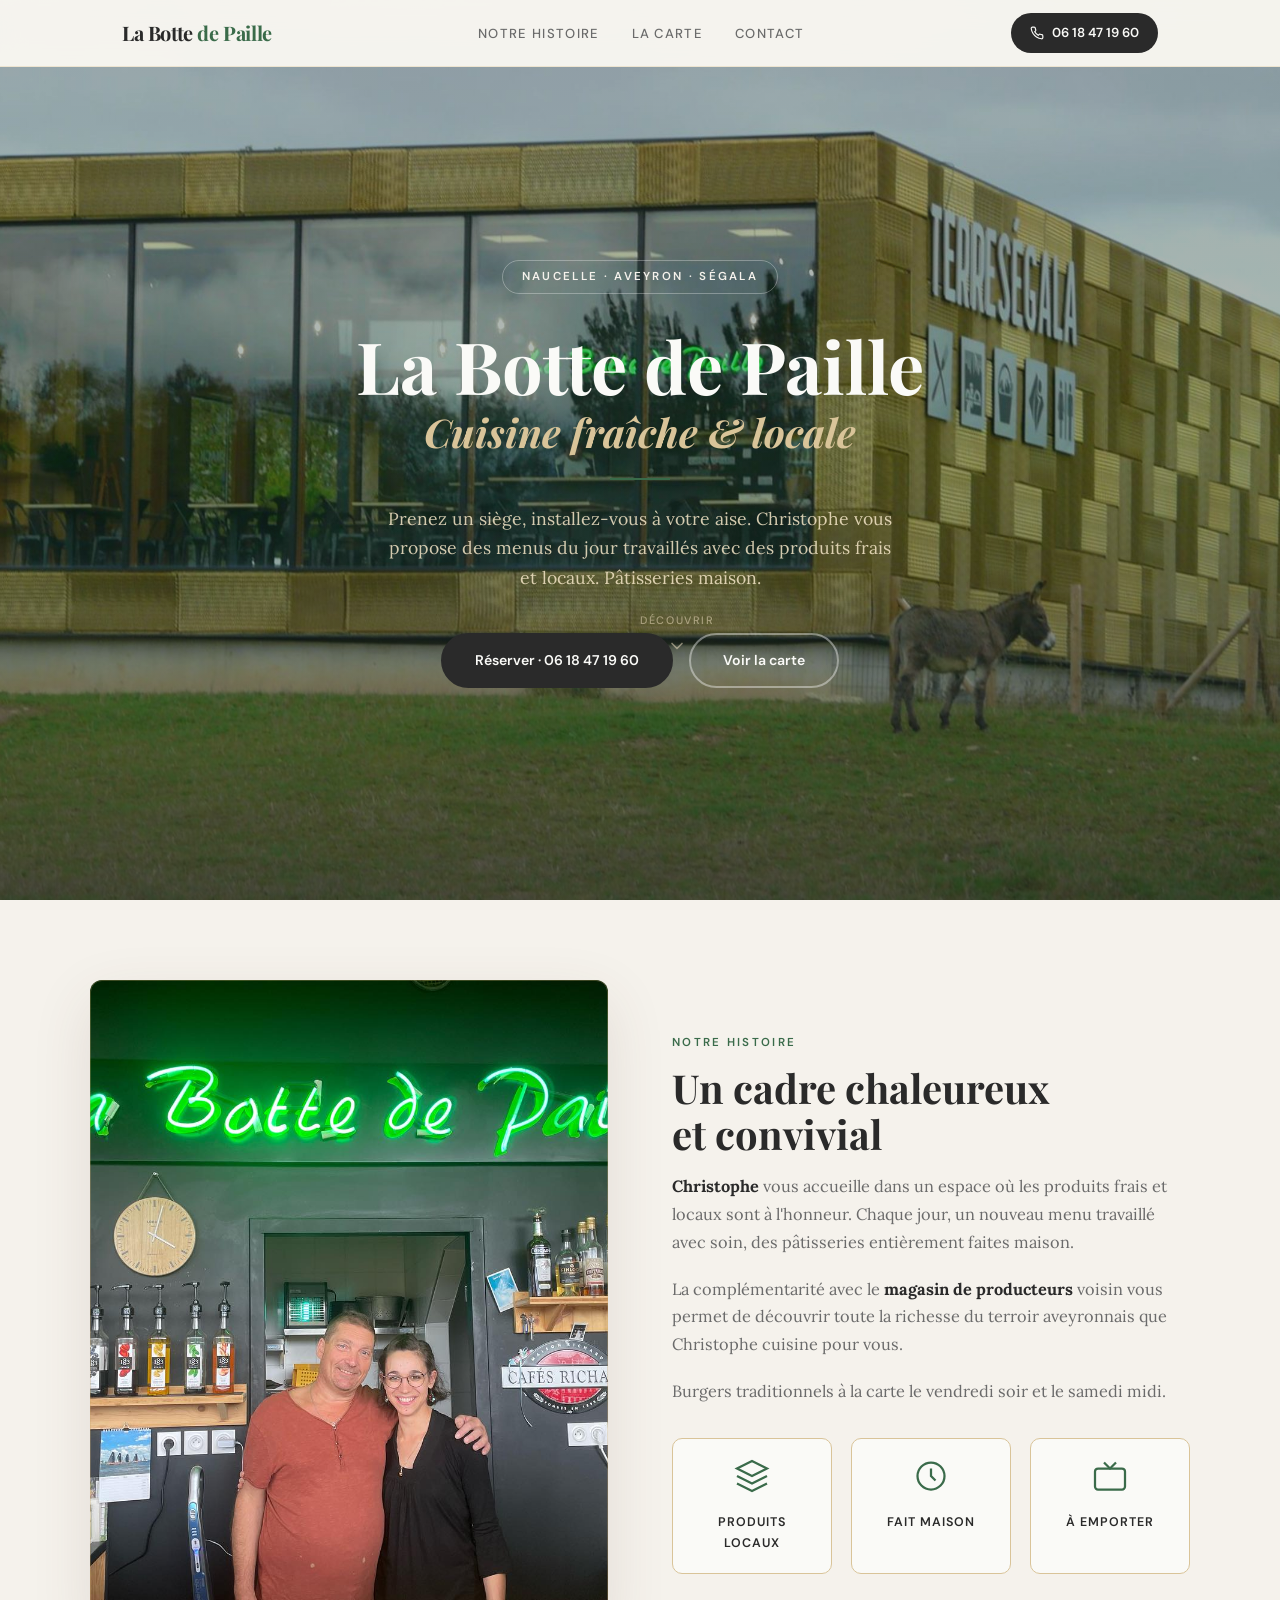
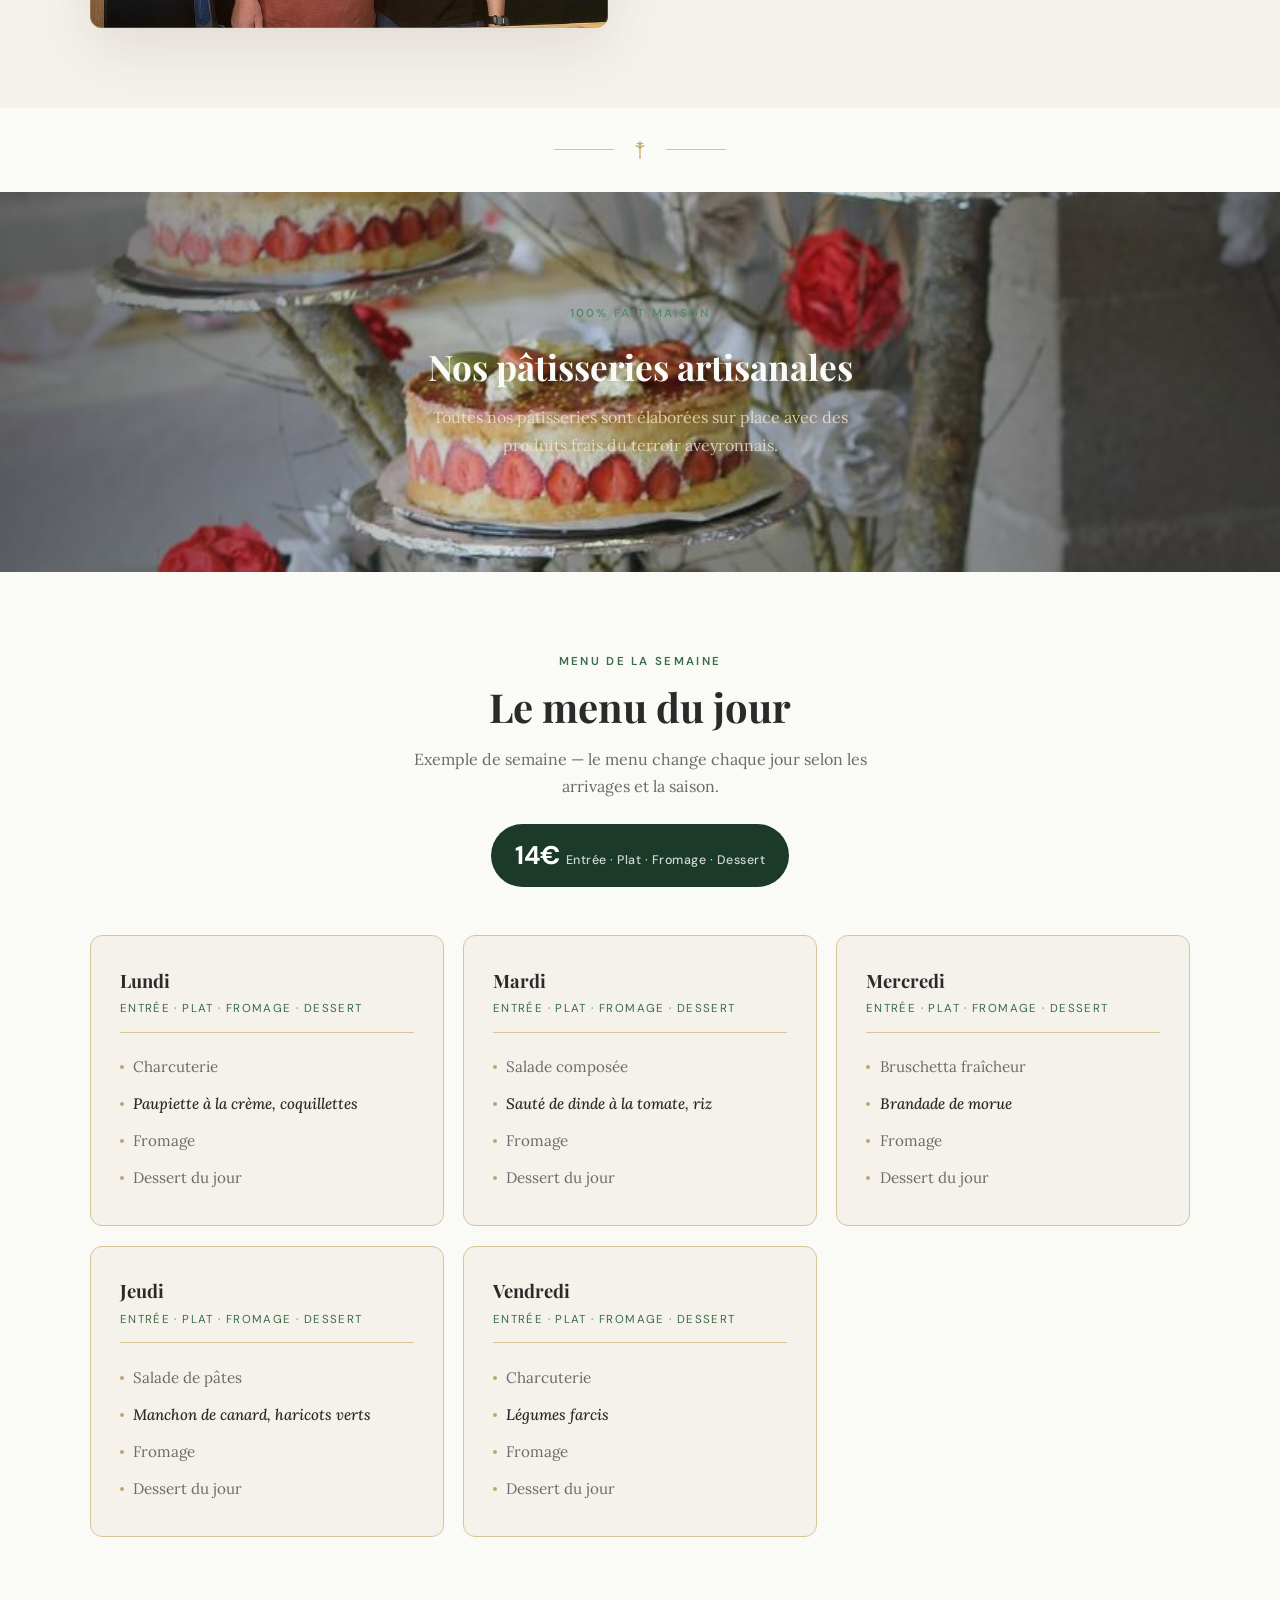
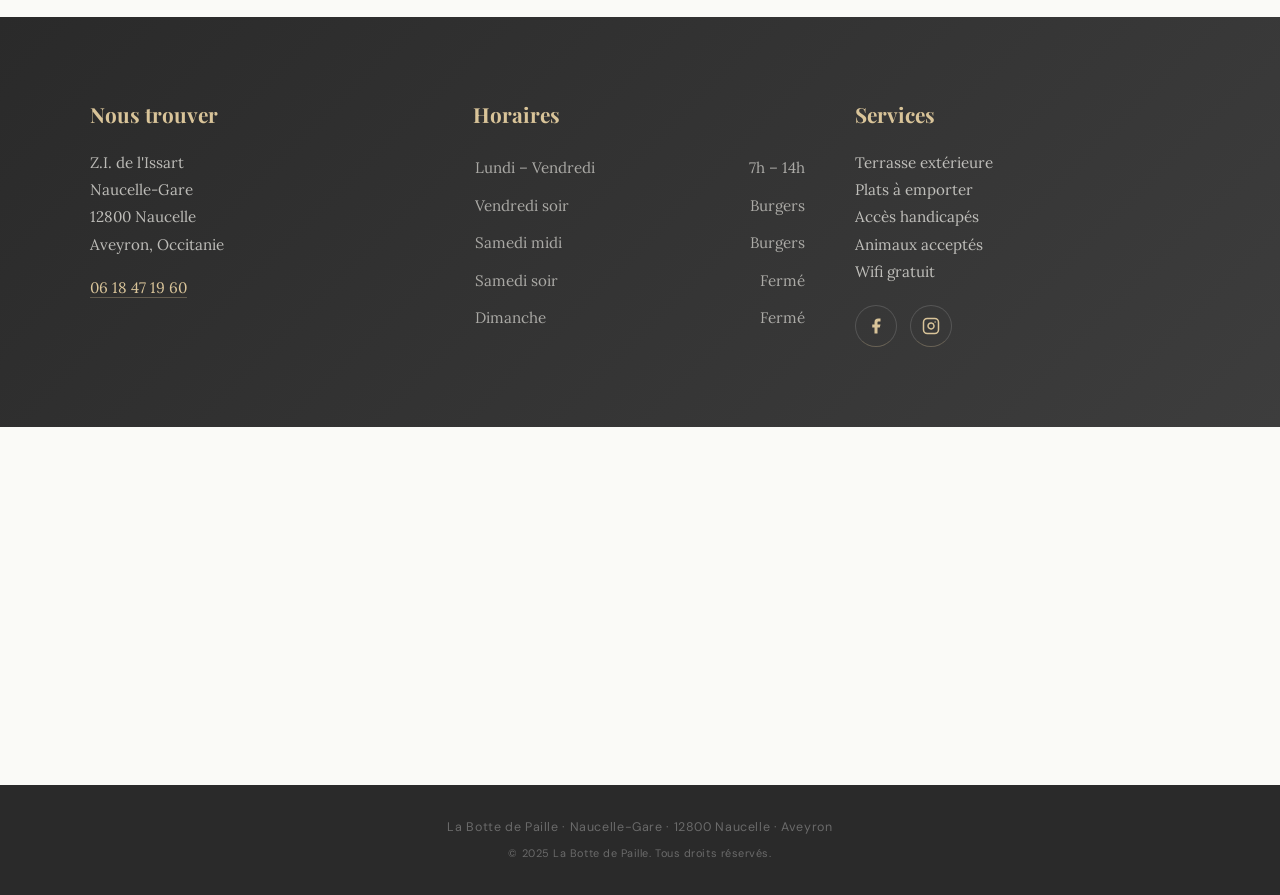
==== la-botte-de-paille.html @ 075cd144 "Rework palette: wood, green & charcoal from actual interior Pine wood tones, green from neon/plants," ====
<!DOCTYPE html>
<html lang="fr">
<head>
<meta charset="UTF-8">
<meta name="viewport" content="width=device-width, initial-scale=1.0">
<title>La Botte de Paille — Restaurant à Naucelle, Aveyron</title>
<meta name="description" content="Restaurant La Botte de Paille à Naucelle-Gare (Aveyron). Cuisine fraîche et locale, menu du jour, pâtisseries maison. Christophe vous accueille du lundi au samedi.">
<meta property="og:title" content="La Botte de Paille — Restaurant à Naucelle">
<meta property="og:description" content="Cuisine fraîche & locale au cœur du Ségala. Menu du jour, pâtisseries maison, burgers le vendredi soir et samedi midi.">
<meta property="og:image" content="facade.jpg">
<meta property="og:type" content="website">
<meta name="theme-color" content="#1B3A2A">
<link rel="icon" href="data:image/svg+xml,<svg xmlns='http://www.w3.org/2000/svg' viewBox='0 0 100 100'><text y='.9em' font-size='90'>🌾</text></svg>">
<link rel="preconnect" href="https://fonts.googleapis.com">
<link href="https://fonts.googleapis.com/css2?family=Playfair+Display:ital,wght@0,400;0,700;1,400&family=Lora:ital,wght@0,400;0,500;1,400&family=DM+Sans:wght@400;500;600&display=swap" rel="stylesheet">
<style>
  :root {
    /* Greens — neon sign & plants */
    --green-deep: #1B3A2A;
    --green: #3A6B4A;
    --green-light: #5A8A68;
    --green-muted: #6B8B72;

    /* Wood tones — pine interior */
    --wood: #C4A46A;
    --wood-light: #D9C499;
    --wood-pale: #EDE4D0;

    /* Neutrals — charcoal chairs, concrete floor */
    --charcoal: #2A2A2A;
    --gray-dark: #3D3D3D;
    --gray: #6B6B6B;
    --gray-light: #9A9A9A;
    --cream: #FAFAF7;
    --cream-warm: #F5F2EC;
    --warm-white: #F0EDE5;

    /* Legacy aliases */
    --wheat: var(--wood-pale);
    --wheat-light: var(--cream-warm);
    --wheat-dark: var(--wood-light);
    --straw: var(--wood);
    --straw-dark: var(--green);
    --earth: var(--charcoal);
    --earth-light: var(--gray);
    --sage: var(--green);
    --sage-light: var(--green-light);
    --terracotta: var(--green);
    --terracotta-muted: var(--green-muted);
  }

  * { margin: 0; padding: 0; box-sizing: border-box; }

  html { scroll-behavior: smooth; }

  body {
    font-family: 'Lora', Georgia, serif;
    background: var(--cream);
    color: var(--charcoal);
    line-height: 1.7;
    overflow-x: hidden;
  }

  /* ── NAV ── */
  nav {
    position: fixed; top: 0; width: 100%; z-index: 100;
    background: rgba(250, 248, 242, 0.95);
    backdrop-filter: blur(12px);
    border-bottom: 1px solid var(--wood-pale);
    transition: box-shadow 0.3s;
  }
  nav.scrolled { box-shadow: 0 2px 20px rgba(92, 61, 46, 0.08); }
  nav .nav-inner {
    max-width: 1100px; margin: 0 auto;
    display: flex; align-items: center; justify-content: space-between;
    padding: 0.8rem 2rem;
  }
  nav .brand {
    font-family: 'Playfair Display', serif;
    font-size: 1.25rem; font-weight: 700; color: var(--earth);
    text-decoration: none; letter-spacing: -0.02em;
  }
  nav .brand span { color: var(--green); }
  nav ul {
    list-style: none; display: flex; gap: 2rem;
  }
  nav ul a {
    font-family: 'DM Sans', sans-serif;
    font-size: 0.82rem; font-weight: 500; text-transform: uppercase;
    letter-spacing: 0.1em; color: var(--earth-light);
    text-decoration: none; transition: color 0.3s;
  }
  nav ul a:hover { color: var(--terracotta); }
  nav ul a.active { color: var(--terracotta); }

  .cta-phone {
    display: inline-flex; align-items: center; gap: 0.5rem;
    font-family: 'DM Sans', sans-serif;
    font-size: 0.82rem; font-weight: 600;
    color: var(--cream);
    background: var(--earth);
    padding: 0.55rem 1.2rem;
    border-radius: 50px;
    text-decoration: none;
    transition: background 0.3s, transform 0.2s;
  }
  .cta-phone:hover { background: var(--straw-dark); transform: translateY(-1px); }
  .cta-phone svg { width: 14px; height: 14px; }

  /* ── HERO ── */
  .hero {
    min-height: 100vh;
    display: flex; align-items: center; justify-content: center;
    text-align: center;
    padding: 8rem 2rem 5rem;
    position: relative;
    overflow: hidden;
  }
  .hero-bg {
    position: absolute; inset: 0;
    background: url('facade.jpg') center/cover no-repeat;
    filter: saturate(1.3) contrast(1.1) brightness(1.05);
  }
  .hero::before {
    content: '';
    position: absolute; inset: 0; z-index: 1;
    background: linear-gradient(
      to bottom,
      rgba(42,42,42,0.4) 0%,
      rgba(27,58,42,0.35) 50%,
      rgba(42,42,42,0.7) 100%
    );
  }
  .hero-content { position: relative; z-index: 2; max-width: 700px; }

  .hero-badge {
    display: inline-block;
    font-family: 'DM Sans', sans-serif;
    font-size: 0.72rem; font-weight: 600; text-transform: uppercase;
    letter-spacing: 0.2em; color: var(--wheat-light);
    border: 1px solid rgba(255,255,255,0.3);
    padding: 0.4rem 1.2rem; border-radius: 50px;
    margin-bottom: 2rem;
    animation: fadeUp 0.8s ease both;
  }

  .hero h1 {
    font-family: 'Playfair Display', serif;
    font-size: clamp(2.8rem, 6vw, 4.5rem);
    font-weight: 700; line-height: 1.1;
    color: var(--cream);
    margin-bottom: 0.3rem;
    animation: fadeUp 0.8s 0.15s ease both;
  }
  .hero h1 em {
    font-style: italic; color: var(--wood-light);
    display: block; font-size: 0.55em;
    margin-top: 0.3rem;
  }

  .hero-divider {
    width: 60px; height: 2px;
    background: var(--green);
    margin: 1.5rem auto;
    animation: fadeUp 0.8s 0.3s ease both;
  }

  .hero p {
    font-size: 1.1rem; color: rgba(245,230,200,0.85);
    max-width: 520px; margin: 0 auto 2.5rem;
    animation: fadeUp 0.8s 0.4s ease both;
  }

  .hero-actions {
    display: flex; gap: 1rem; justify-content: center; flex-wrap: wrap;
    animation: fadeUp 0.8s 0.55s ease both;
  }
  .btn-primary {
    font-family: 'DM Sans', sans-serif;
    font-size: 0.88rem; font-weight: 600;
    color: var(--cream); background: var(--earth);
    padding: 0.85rem 2rem; border-radius: 50px;
    text-decoration: none; transition: all 0.3s;
    border: 2px solid var(--earth);
  }
  .btn-primary:hover { background: var(--straw-dark); border-color: var(--straw-dark); transform: translateY(-2px); box-shadow: 0 8px 24px rgba(92,61,46,0.15); }
  .btn-secondary {
    font-family: 'DM Sans', sans-serif;
    font-size: 0.88rem; font-weight: 600;
    color: var(--cream); background: transparent;
    padding: 0.85rem 2rem; border-radius: 50px;
    text-decoration: none; transition: all 0.3s;
    border: 2px solid rgba(255,255,255,0.4);
  }
  .btn-secondary:hover { border-color: rgba(255,255,255,0.7); color: #fff; }

  /* ── SECTIONS ── */
  section { padding: 5rem 2rem; }
  .container { max-width: 1100px; margin: 0 auto; }

  .section-label {
    font-family: 'DM Sans', sans-serif;
    font-size: 0.72rem; font-weight: 600; text-transform: uppercase;
    letter-spacing: 0.2em; color: var(--sage);
    margin-bottom: 0.8rem;
  }
  .section-title {
    font-family: 'Playfair Display', serif;
    font-size: clamp(1.8rem, 3.5vw, 2.5rem);
    font-weight: 700; color: var(--earth);
    margin-bottom: 1rem; line-height: 1.15;
  }

  /* ── ABOUT ── */
  .about { background: var(--cream-warm); }
  .about-grid {
    display: grid; grid-template-columns: 1fr 1fr; gap: 4rem;
    align-items: center;
  }
  .about-image {
    aspect-ratio: 4/5; border-radius: 12px; overflow: hidden;
    position: relative;
    box-shadow: 0 20px 60px rgba(92,61,46,0.12);
  }
  .about-image img {
    width: 100%; height: 100%; object-fit: cover;
  }
  .about-image::after {
    content: ''; position: absolute; inset: 0;
    border: 1px solid rgba(201,169,110,0.3);
    border-radius: 12px;
  }
  .about-text p { margin-bottom: 1.2rem; color: var(--earth-light); font-size: 1.02rem; }
  .about-text p strong { color: var(--earth); }

  .features {
    display: grid; grid-template-columns: repeat(3, 1fr); gap: 1.2rem;
    margin-top: 2rem;
  }
  .feature {
    background: var(--cream);
    padding: 1.2rem;
    border-radius: 10px;
    text-align: center;
    border: 1px solid var(--wheat-dark);
  }
  .feature-icon {
    width: 36px; height: 36px; margin: 0 auto 0.6rem;
    color: var(--straw-dark);
  }
  .feature h4 {
    font-family: 'DM Sans', sans-serif;
    font-size: 0.78rem; font-weight: 600;
    text-transform: uppercase; letter-spacing: 0.08em;
    color: var(--earth);
  }

  /* ── PATISSERIE BANNER ── */
  .patisserie-banner {
    position: relative;
    height: 380px;
    overflow: hidden;
  }
  .patisserie-banner img {
    width: 100%; height: 100%; object-fit: cover;
    object-position: center 40%;
  }
  .patisserie-banner::after {
    content: '';
    position: absolute; inset: 0;
    background: linear-gradient(
      to right,
      rgba(42,42,42,0.65) 0%,
      rgba(42,42,42,0.15) 40%,
      rgba(42,42,42,0.15) 60%,
      rgba(42,42,42,0.65) 100%
    );
  }
  .patisserie-banner .banner-text {
    position: absolute; inset: 0; z-index: 1;
    display: flex; flex-direction: column;
    align-items: center; justify-content: center;
    text-align: center; padding: 2rem;
  }
  .patisserie-banner .banner-text .section-label { color: var(--green-light); }
  .patisserie-banner .banner-text h2 {
    font-family: 'Playfair Display', serif;
    font-size: clamp(1.6rem, 3vw, 2.2rem);
    color: var(--cream); font-weight: 700;
    margin-bottom: 0.5rem;
  }
  .patisserie-banner .banner-text p {
    font-size: 1rem; color: rgba(245,230,200,0.8);
    max-width: 440px;
  }
  @media (max-width: 680px) {
    .patisserie-banner { height: 280px; }
  }

  /* ── MENU ── */
  .menu-section { background: var(--cream); }
  .menu-header { text-align: center; margin-bottom: 3rem; }
  .menu-header p { max-width: 500px; margin: 0 auto; color: var(--earth-light); }

  .menu-grid {
    display: grid; grid-template-columns: repeat(auto-fit, minmax(300px, 1fr));
    gap: 1.2rem;
  }
  .menu-day {
    background: var(--wheat-light);
    border-radius: 12px;
    padding: 1.8rem;
    border: 1px solid var(--wheat-dark);
    transition: transform 0.3s, box-shadow 0.3s;
  }
  .menu-day:hover {
    transform: translateY(-3px);
    box-shadow: 0 12px 32px rgba(92,61,46,0.08);
  }
  .menu-day h3 {
    font-family: 'Playfair Display', serif;
    font-size: 1.15rem; color: var(--earth);
    margin-bottom: 0.2rem;
  }
  .menu-day .date {
    font-family: 'DM Sans', sans-serif;
    font-size: 0.72rem; text-transform: uppercase;
    letter-spacing: 0.12em; color: var(--straw-dark);
    margin-bottom: 1rem;
    padding-bottom: 0.8rem;
    border-bottom: 1px solid var(--wheat-dark);
  }
  .menu-day ul { list-style: none; }
  .menu-day li {
    padding: 0.35rem 0;
    font-size: 0.95rem; color: var(--earth-light);
    display: flex; align-items: center; gap: 0.6rem;
  }
  .menu-day li::before {
    content: '';
    width: 4px; height: 4px; border-radius: 50%;
    background: var(--straw);
    flex-shrink: 0;
  }
  .menu-day li.highlight {
    font-weight: 500; color: var(--earth);
    font-style: italic;
  }

  /* ── INFO / CONTACT ── */
  .info-section {
    background:
      linear-gradient(135deg, var(--charcoal) 0%, var(--gray-dark) 100%);
    color: var(--cream-warm);
  }
  .info-grid {
    display: grid; grid-template-columns: 1fr 1fr 1fr; gap: 3rem;
  }
  .info-block h3 {
    font-family: 'Playfair Display', serif;
    font-size: 1.3rem; color: var(--wood-light);
    margin-bottom: 1rem;
  }
  .info-block p, .info-block li {
    font-size: 0.95rem; color: rgba(250,248,242,0.7);
    line-height: 1.8;
  }
  .info-block ul { list-style: none; }
  .info-block a {
    color: var(--wood-light); text-decoration: none;
    border-bottom: 1px solid rgba(217,196,153,0.3);
    transition: border-color 0.3s;
  }
  .info-block a:hover { border-color: var(--wood-light); }

  .hours-table { width: 100%; }
  .hours-table td {
    padding: 0.3rem 0;
    font-size: 0.95rem;
    color: rgba(250,248,242,0.6);
  }
  .hours-table td:last-child { text-align: right; }

  .social-links {
    display: flex; gap: 0.8rem; margin-top: 1.2rem;
  }
  .social-link {
    width: 42px; height: 42px;
    border-radius: 50%;
    border: 1px solid rgba(255,255,255,0.15);
    display: flex; align-items: center; justify-content: center;
    color: var(--wood-light);
    text-decoration: none;
    transition: all 0.3s;
  }
  .social-link:hover { background: rgba(255,255,255,0.05); border-color: rgba(255,255,255,0.3); }
  .social-link svg { width: 18px; height: 18px; }

  /* ── MAP ── */
  .map-section { padding: 0; }
  .map-section iframe {
    width: 100%; height: 350px; border: none;
    filter: sepia(15%) saturate(85%);
  }

  /* ── FOOTER ── */
  footer {
    background: var(--charcoal);
    text-align: center;
    padding: 2rem;
  }
  footer p {
    font-family: 'DM Sans', sans-serif;
    font-size: 0.78rem; color: rgba(255,255,255,0.3);
    letter-spacing: 0.05em;
  }

  /* ── PRICE BADGE ── */
  .price-badge {
    display: inline-flex; align-items: baseline; gap: 0.4rem;
    background: var(--green-deep);
    color: rgba(255,255,255,0.8);
    padding: 0.6rem 1.5rem;
    border-radius: 50px;
    margin-top: 1.5rem;
    font-family: 'DM Sans', sans-serif;
  }
  .price-badge .price {
    font-size: 1.6rem; font-weight: 700;
    color: #fff;
  }
  .price-badge .price-label {
    font-size: 0.78rem; font-weight: 500;
    letter-spacing: 0.04em;
  }

  /* ── SCROLL INDICATOR ── */
  .scroll-hint {
    position: absolute; bottom: 2rem; left: 50%;
    transform: translateX(-50%);
    z-index: 2;
    animation: fadeUp 0.8s 0.8s ease both;
  }
  .scroll-hint a {
    display: flex; flex-direction: column; align-items: center; gap: 0.4rem;
    text-decoration: none;
    font-family: 'DM Sans', sans-serif;
    font-size: 0.68rem; font-weight: 500;
    text-transform: uppercase; letter-spacing: 0.15em;
    color: rgba(245,230,200,0.5);
    transition: color 0.3s;
  }
  .scroll-hint a:hover { color: rgba(245,230,200,0.8); }
  .scroll-hint svg {
    width: 20px; height: 20px;
    animation: bounce 2s infinite;
  }
  @keyframes bounce {
    0%, 20%, 50%, 80%, 100% { transform: translateY(0); }
    40% { transform: translateY(6px); }
    60% { transform: translateY(3px); }
  }

  /* ── SECTION DIVIDER ── */
  .section-divider {
    display: flex; align-items: center; justify-content: center;
    gap: 1rem; padding: 2rem 0;
  }
  .section-divider::before,
  .section-divider::after {
    content: ''; height: 1px; width: 60px;
    background: var(--wheat-dark);
  }
  .section-divider svg {
    width: 20px; height: 20px;
    color: var(--straw);
  }

  /* ── FLOATING MOBILE CTA ── */
  .mobile-cta {
    display: none;
    position: fixed; bottom: 1.2rem; left: 50%;
    transform: translateX(-50%);
    z-index: 99;
    background: var(--earth);
    color: var(--cream);
    font-family: 'DM Sans', sans-serif;
    font-size: 0.85rem; font-weight: 600;
    padding: 0.9rem 2rem;
    border-radius: 50px;
    text-decoration: none;
    box-shadow: 0 8px 32px rgba(44,36,32,0.35);
    transition: background 0.3s, transform 0.2s;
    gap: 0.5rem;
    align-items: center;
    white-space: nowrap;
  }
  .mobile-cta:hover { background: var(--straw-dark); }
  .mobile-cta svg { width: 16px; height: 16px; }
  @media (max-width: 680px) {
    .mobile-cta { display: inline-flex; }
    footer { padding-bottom: 5rem; }
  }

  /* ── ANIMATIONS ── */
  @keyframes fadeUp {
    from { opacity: 0; transform: translateY(24px); }
    to { opacity: 1; transform: translateY(0); }
  }
  .reveal {
    opacity: 0; transform: translateY(30px);
    transition: opacity 0.7s ease, transform 0.7s ease;
  }
  .reveal.visible { opacity: 1; transform: translateY(0); }

  /* ── MOBILE NAV ── */
  .hamburger {
    display: none; background: none; border: none;
    cursor: pointer; padding: 4px;
  }
  .hamburger svg { width: 24px; height: 24px; color: var(--earth); }

  /* ── RESPONSIVE ── */
  @media (max-width: 900px) {
    .about-grid { grid-template-columns: 1fr; gap: 2rem; }
    .info-grid { grid-template-columns: 1fr; gap: 2rem; }
    .features { grid-template-columns: 1fr 1fr; }
  }
  @media (max-width: 680px) {
    nav ul { display: none; }
    .hamburger { display: block; }
    nav ul.open {
      display: flex; flex-direction: column;
      position: absolute; top: 100%; left: 0; right: 0;
      background: var(--cream);
      padding: 1.5rem 2rem;
      border-bottom: 1px solid var(--wheat-dark);
      gap: 1rem;
    }
    .hero { min-height: 90vh; padding: 7rem 1.5rem 4rem; }
    .features { grid-template-columns: 1fr; }
    .menu-grid { grid-template-columns: 1fr; }
    section { padding: 3.5rem 1.5rem; }
  }
</style>
</head>
<body>

<!-- NAV -->
<nav id="nav">
  <div class="nav-inner">
    <a href="#" class="brand">La Botte <span>de Paille</span></a>
    <ul id="navLinks">
      <li><a href="#about">Notre histoire</a></li>
      <li><a href="#menu">La carte</a></li>
      <li><a href="#contact">Contact</a></li>
    </ul>
    <a href="tel:0618471960" class="cta-phone">
      <svg viewBox="0 0 24 24" fill="none" stroke="currentColor" stroke-width="2" stroke-linecap="round" stroke-linejoin="round"><path d="M22 16.92v3a2 2 0 0 1-2.18 2 19.79 19.79 0 0 1-8.63-3.07 19.5 19.5 0 0 1-6-6A19.79 19.79 0 0 1 2.12 4.18 2 2 0 0 1 4.11 2h3a2 2 0 0 1 2 1.72c.127.96.361 1.903.7 2.81a2 2 0 0 1-.45 2.11L8.09 9.91a16 16 0 0 0 6 6l1.27-1.27a2 2 0 0 1 2.11-.45c.907.339 1.85.573 2.81.7A2 2 0 0 1 22 16.92z"/></svg>
      06 18 47 19 60
    </a>
    <button class="hamburger" onclick="document.getElementById('navLinks').classList.toggle('open')" aria-label="Menu">
      <svg viewBox="0 0 24 24" fill="none" stroke="currentColor" stroke-width="2"><line x1="3" y1="6" x2="21" y2="6"/><line x1="3" y1="12" x2="21" y2="12"/><line x1="3" y1="18" x2="21" y2="18"/></svg>
    </button>
  </div>
</nav>

<!-- HERO -->
<section class="hero">
  <div class="hero-bg"></div>
  <div class="hero-content">
    <div class="hero-badge">Naucelle · Aveyron · Ségala</div>
    <h1>La Botte de Paille <em>Cuisine fraîche & locale</em></h1>
    <div class="hero-divider"></div>
    <p>Prenez un siège, installez-vous à votre aise. Christophe vous propose des menus du jour travaillés avec des produits frais et locaux. Pâtisseries maison.</p>
    <div class="hero-actions">
      <a href="tel:0618471960" class="btn-primary">Réserver · 06 18 47 19 60</a>
      <a href="#menu" class="btn-secondary">Voir la carte</a>
    </div>
    <div class="scroll-hint">
      <a href="#about">
        Découvrir
        <svg viewBox="0 0 24 24" fill="none" stroke="currentColor" stroke-width="2" stroke-linecap="round" stroke-linejoin="round"><polyline points="6 9 12 15 18 9"/></svg>
      </a>
    </div>
  </div>
</section>

<!-- ABOUT -->
<section class="about" id="about">
  <div class="container">
    <div class="about-grid">
      <div class="about-image reveal">
        <img src="team.jpg" alt="L'équipe de La Botte de Paille" loading="lazy">
      </div>
      <div class="about-text reveal">
        <div class="section-label">Notre histoire</div>
        <h2 class="section-title">Un cadre chaleureux<br>et convivial</h2>
        <p><strong>Christophe</strong> vous accueille dans un espace où les produits frais et locaux sont à l'honneur. Chaque jour, un nouveau menu travaillé avec soin, des pâtisseries entièrement faites maison.</p>
        <p>La complémentarité avec le <strong>magasin de producteurs</strong> voisin vous permet de découvrir toute la richesse du terroir aveyronnais que Christophe cuisine pour vous.</p>
        <p>Burgers traditionnels à la carte le vendredi soir et le samedi midi.</p>
        <div class="features">
          <div class="feature">
            <svg class="feature-icon" viewBox="0 0 24 24" fill="none" stroke="currentColor" stroke-width="1.5"><path d="M12 2L2 7l10 5 10-5-10-5z"/><path d="M2 17l10 5 10-5"/><path d="M2 12l10 5 10-5"/></svg>
            <h4>Produits locaux</h4>
          </div>
          <div class="feature">
            <svg class="feature-icon" viewBox="0 0 24 24" fill="none" stroke="currentColor" stroke-width="1.5"><path d="M12 21a9 9 0 1 0 0-18 9 9 0 0 0 0 18z"/><path d="M12 7v5l3 3"/></svg>
            <h4>Fait maison</h4>
          </div>
          <div class="feature">
            <svg class="feature-icon" viewBox="0 0 24 24" fill="none" stroke="currentColor" stroke-width="1.5"><rect x="2" y="7" width="20" height="14" rx="2"/><path d="M16 3l-4 4-4-4"/></svg>
            <h4>À emporter</h4>
          </div>
        </div>
      </div>
    </div>
  </div>
</section>

<!-- DIVIDER -->
<div class="section-divider">
  <svg viewBox="0 0 24 24" fill="none" stroke="currentColor" stroke-width="1.5" stroke-linecap="round"><path d="M12 2v20M7 7c3 0 5 2 5 5M17 7c-3 0-5 2-5 5M9 4c2 0 3 1.5 3 3M15 4c-2 0-3 1.5-3 3"/></svg>
</div>

<!-- PATISSERIE -->
<div class="patisserie-banner">
  <img src="patisserie.jpg" alt="Pâtisseries maison de La Botte de Paille" loading="lazy">
  <div class="banner-text">
    <div class="section-label">100% fait maison</div>
    <h2>Nos pâtisseries artisanales</h2>
    <p>Toutes nos pâtisseries sont élaborées sur place avec des produits frais du terroir aveyronnais.</p>
  </div>
</div>

<!-- MENU -->
<section class="menu-section" id="menu">
  <div class="container">
    <div class="menu-header reveal">
      <div class="section-label">Menu de la semaine</div>
      <h2 class="section-title">Le menu du jour</h2>
      <p>Exemple de semaine — le menu change chaque jour selon les arrivages et la saison.</p>
      <div class="price-badge">
        <span class="price">14€</span>
        <span class="price-label">Entrée · Plat · Fromage · Dessert</span>
      </div>
    </div>
    <div class="menu-grid">
      <div class="menu-day reveal">
        <h3>Lundi</h3>
        <div class="date">Entrée · Plat · Fromage · Dessert</div>
        <ul>
          <li>Charcuterie</li>
          <li class="highlight">Paupiette à la crème, coquillettes</li>
          <li>Fromage</li>
          <li>Dessert du jour</li>
        </ul>
      </div>
      <div class="menu-day reveal">
        <h3>Mardi</h3>
        <div class="date">Entrée · Plat · Fromage · Dessert</div>
        <ul>
          <li>Salade composée</li>
          <li class="highlight">Sauté de dinde à la tomate, riz</li>
          <li>Fromage</li>
          <li>Dessert du jour</li>
        </ul>
      </div>
      <div class="menu-day reveal">
        <h3>Mercredi</h3>
        <div class="date">Entrée · Plat · Fromage · Dessert</div>
        <ul>
          <li>Bruschetta fraîcheur</li>
          <li class="highlight">Brandade de morue</li>
          <li>Fromage</li>
          <li>Dessert du jour</li>
        </ul>
      </div>
      <div class="menu-day reveal">
        <h3>Jeudi</h3>
        <div class="date">Entrée · Plat · Fromage · Dessert</div>
        <ul>
          <li>Salade de pâtes</li>
          <li class="highlight">Manchon de canard, haricots verts</li>
          <li>Fromage</li>
          <li>Dessert du jour</li>
        </ul>
      </div>
      <div class="menu-day reveal">
        <h3>Vendredi</h3>
        <div class="date">Entrée · Plat · Fromage · Dessert</div>
        <ul>
          <li>Charcuterie</li>
          <li class="highlight">Légumes farcis</li>
          <li>Fromage</li>
          <li>Dessert du jour</li>
        </ul>
      </div>
    </div>
  </div>
</section>

<!-- CONTACT / INFO -->
<section class="info-section" id="contact">
  <div class="container">
    <div class="info-grid">
      <div class="info-block reveal">
        <h3>Nous trouver</h3>
        <p>
          Z.I. de l'Issart<br>
          Naucelle-Gare<br>
          12800 Naucelle<br>
          Aveyron, Occitanie
        </p>
        <p style="margin-top:1rem;">
          <a href="tel:0618471960">06 18 47 19 60</a>
        </p>
      </div>
      <div class="info-block reveal">
        <h3>Horaires</h3>
        <table class="hours-table">
          <tr><td>Lundi – Vendredi</td><td>7h – 14h</td></tr>
          <tr><td>Vendredi soir</td><td>Burgers</td></tr>
          <tr><td>Samedi midi</td><td>Burgers</td></tr>
          <tr><td>Samedi soir</td><td>Fermé</td></tr>
          <tr><td>Dimanche</td><td>Fermé</td></tr>
        </table>
      </div>
      <div class="info-block reveal">
        <h3>Services</h3>
        <ul>
          <li>Terrasse extérieure</li>
          <li>Plats à emporter</li>
          <li>Accès handicapés</li>
          <li>Animaux acceptés</li>
          <li>Wifi gratuit</li>
        </ul>
        <div class="social-links">
          <a href="https://www.facebook.com/labottedepaille12/" target="_blank" class="social-link" aria-label="Facebook">
            <svg viewBox="0 0 24 24" fill="currentColor"><path d="M18 2h-3a5 5 0 0 0-5 5v3H7v4h3v8h4v-8h3l1-4h-4V7a1 1 0 0 1 1-1h3z"/></svg>
          </a>
          <a href="https://www.instagram.com/labottedepaille12/" target="_blank" class="social-link" aria-label="Instagram">
            <svg viewBox="0 0 24 24" fill="none" stroke="currentColor" stroke-width="2" stroke-linecap="round" stroke-linejoin="round"><rect x="2" y="2" width="20" height="20" rx="5"/><path d="M16 11.37A4 4 0 1 1 12.63 8 4 4 0 0 1 16 11.37z"/><line x1="17.5" y1="6.5" x2="17.51" y2="6.5"/></svg>
          </a>
        </div>
      </div>
    </div>
  </div>
</section>

<!-- MAP -->
<div class="map-section">
  <iframe
    src="https://www.google.com/maps/embed?pb=!1m18!1m12!1m3!1d2900!2d2.3486!3d44.1936!2m3!1f0!2f0!3f0!3m2!1i1024!2i768!4f13.1!3m3!1m2!1s0x12ad91b8e6a0f58d%3A0x31b8d2a4f5d6e2a0!2sNaucelle-Gare%2C+12800+Naucelle!5e0!3m2!1sfr!2sfr!4v1700000000000"
    allowfullscreen="" loading="lazy" referrerpolicy="no-referrer-when-downgrade"
    title="Localisation La Botte de Paille">
  </iframe>
</div>

<!-- FLOATING MOBILE CTA -->
<a href="tel:0618471960" class="mobile-cta">
  <svg viewBox="0 0 24 24" fill="none" stroke="currentColor" stroke-width="2" stroke-linecap="round" stroke-linejoin="round"><path d="M22 16.92v3a2 2 0 0 1-2.18 2 19.79 19.79 0 0 1-8.63-3.07 19.5 19.5 0 0 1-6-6A19.79 19.79 0 0 1 2.12 4.18 2 2 0 0 1 4.11 2h3a2 2 0 0 1 2 1.72c.127.96.361 1.903.7 2.81a2 2 0 0 1-.45 2.11L8.09 9.91a16 16 0 0 0 6 6l1.27-1.27a2 2 0 0 1 2.11-.45c.907.339 1.85.573 2.81.7A2 2 0 0 1 22 16.92z"/></svg>
  Réserver · 06 18 47 19 60
</a>

<!-- FOOTER -->
<footer>
  <p>La Botte de Paille · Naucelle-Gare · 12800 Naucelle · Aveyron</p>
  <p style="margin-top:0.4rem; font-size:0.68rem;">© 2025 La Botte de Paille. Tous droits réservés.</p>
</footer>

<script>
// Nav scroll effect
const nav = document.getElementById('nav');
window.addEventListener('scroll', () => {
  nav.classList.toggle('scrolled', window.scrollY > 40);
});

// Reveal on scroll
const reveals = document.querySelectorAll('.reveal');
const observer = new IntersectionObserver((entries) => {
  entries.forEach((entry, i) => {
    if (entry.isIntersecting) {
      setTimeout(() => entry.target.classList.add('visible'), i * 100);
      observer.unobserve(entry.target);
    }
  });
}, { threshold: 0.15 });
reveals.forEach(el => observer.observe(el));

// Close mobile menu on link click
document.querySelectorAll('#navLinks a').forEach(a => {
  a.addEventListener('click', () => {
    document.getElementById('navLinks').classList.remove('open');
  });
});

// Active nav link on scroll
const sections = document.querySelectorAll('section[id]');
const navLinks = document.querySelectorAll('#navLinks a');
window.addEventListener('scroll', () => {
  let current = '';
  sections.forEach(s => {
    if (window.scrollY >= s.offsetTop - 200) current = s.getAttribute('id');
  });
  navLinks.forEach(a => {
    a.classList.toggle('active', a.getAttribute('href') === '#' + current);
  });
});
</script>
</body>
</html>
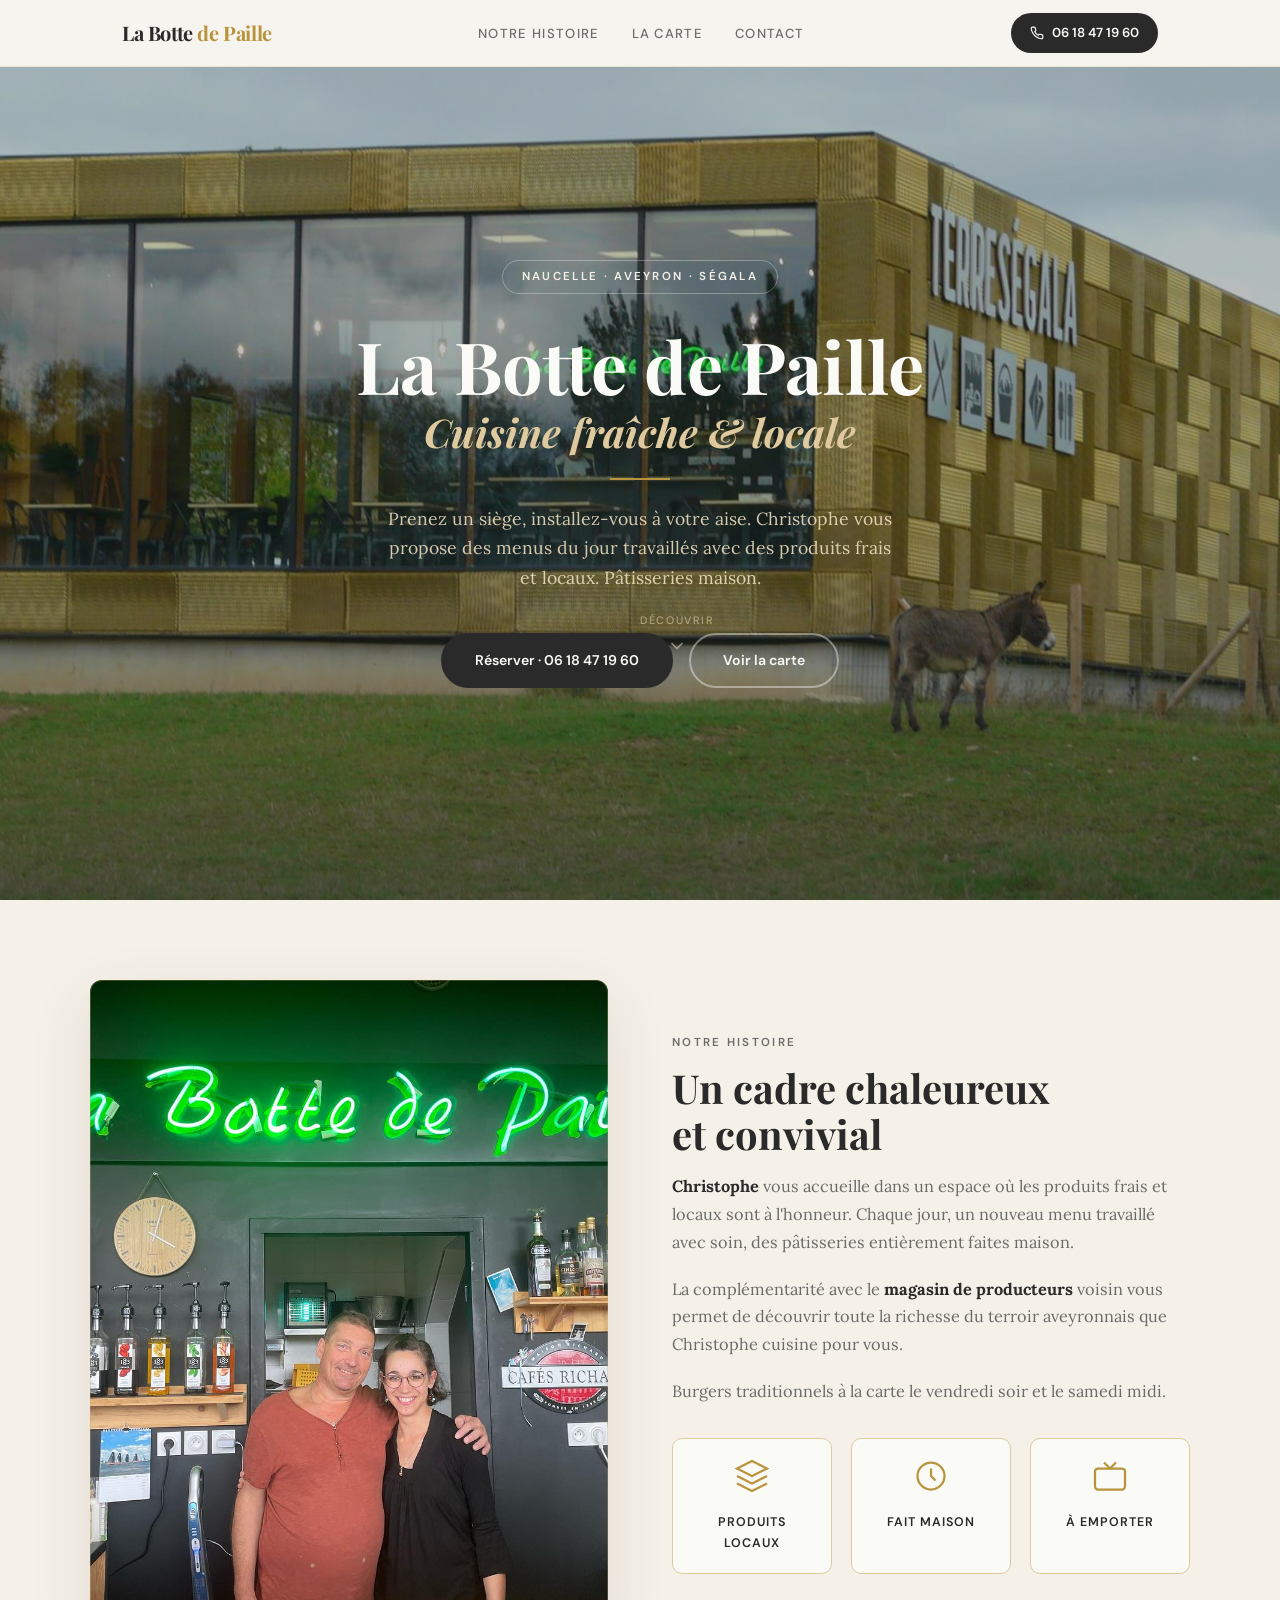
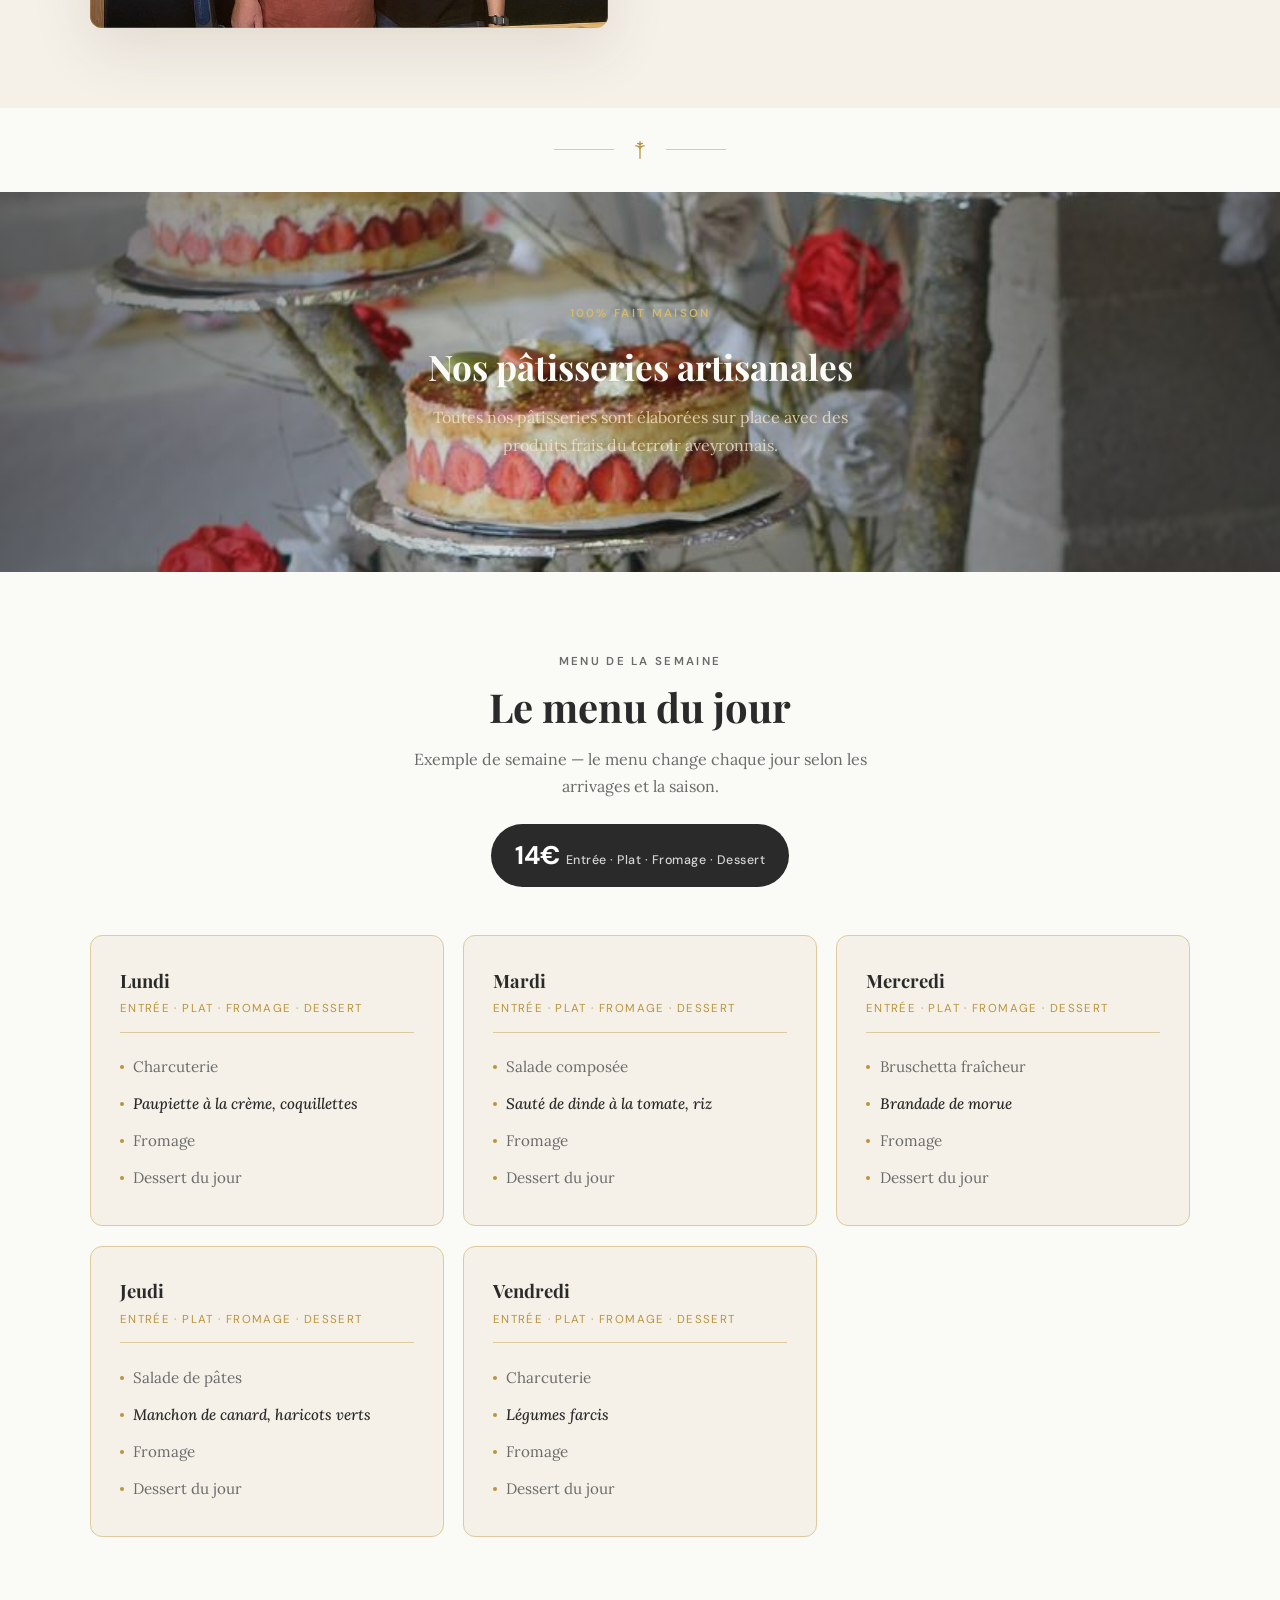
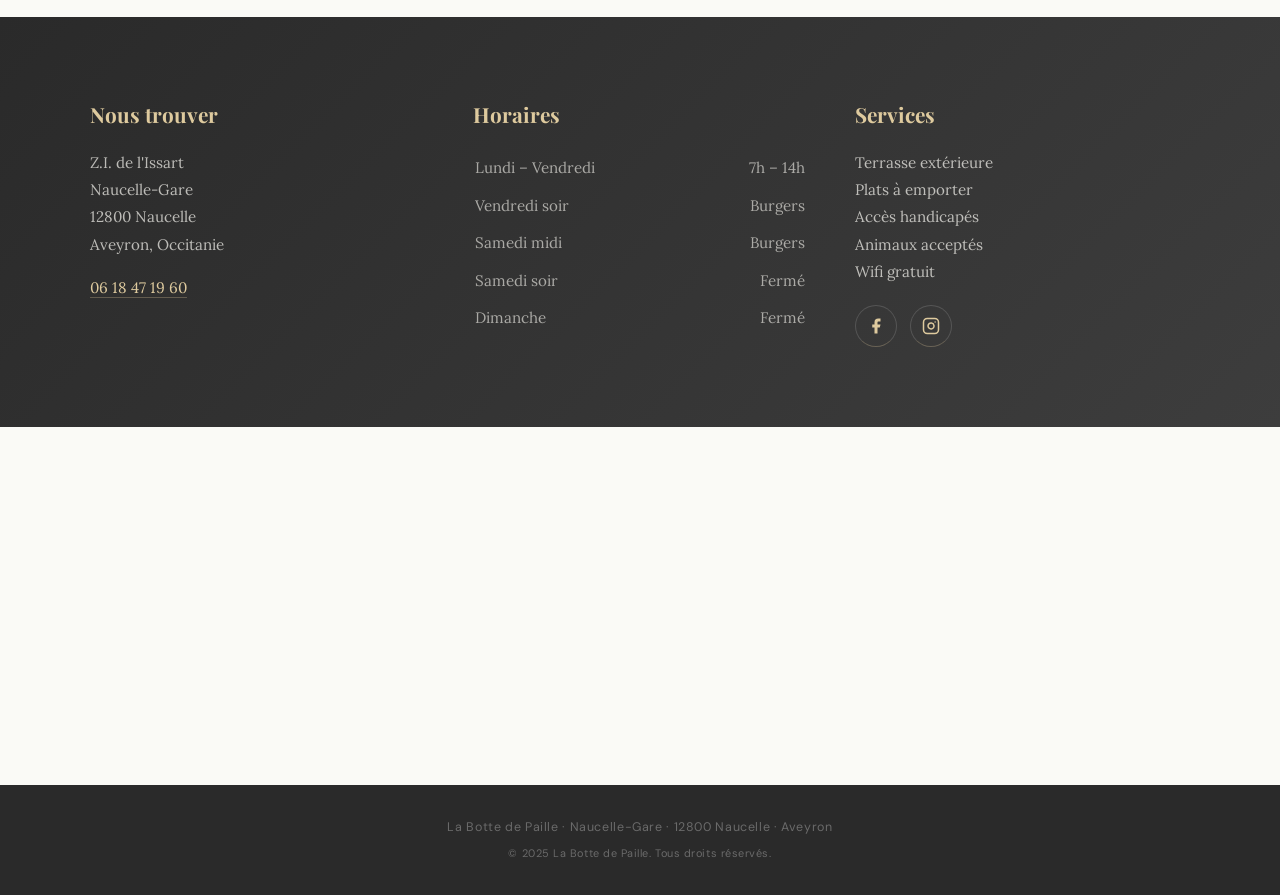
==== commit b6f441bb: "Remove all green — gold, wood & gray palette only Sommergold from facade, warm wood from interior, c" ====
--- a/la-botte-de-paille.html
+++ b/la-botte-de-paille.html
@@ -9,44 +9,46 @@
 <meta property="og:description" content="Cuisine fraîche & locale au cœur du Ségala. Menu du jour, pâtisseries maison, burgers le vendredi soir et samedi midi.">
 <meta property="og:image" content="facade.jpg">
 <meta property="og:type" content="website">
-<meta name="theme-color" content="#1B3A2A">
+<meta name="theme-color" content="#2A2A2A">
 <link rel="icon" href="data:image/svg+xml,<svg xmlns='http://www.w3.org/2000/svg' viewBox='0 0 100 100'><text y='.9em' font-size='90'>🌾</text></svg>">
 <link rel="preconnect" href="https://fonts.googleapis.com">
 <link href="https://fonts.googleapis.com/css2?family=Playfair+Display:ital,wght@0,400;0,700;1,400&family=Lora:ital,wght@0,400;0,500;1,400&family=DM+Sans:wght@400;500;600&display=swap" rel="stylesheet">
 <style>
   :root {
-    /* Greens — neon sign & plants */
-    --green-deep: #1B3A2A;
-    --green: #3A6B4A;
-    --green-light: #5A8A68;
-    --green-muted: #6B8B72;
-
-    /* Wood tones — pine interior */
-    --wood: #C4A46A;
-    --wood-light: #D9C499;
+    /* Gold / Sommer — Fassade & warmes Licht */
+    --gold: #B8943E;
+    --gold-light: #D4B96A;
+    --gold-pale: #E8DAAF;
+    --gold-wash: #F2ECDA;
+
+    /* Holz — Kiefer Interieur */
+    --wood: #C9A86C;
+    --wood-light: #DECA9E;
     --wood-pale: #EDE4D0;
 
-    /* Neutrals — charcoal chairs, concrete floor */
+    /* Grautöne — Stühle, Beton, Struktur */
     --charcoal: #2A2A2A;
     --gray-dark: #3D3D3D;
     --gray: #6B6B6B;
     --gray-light: #9A9A9A;
-    --cream: #FAFAF7;
-    --cream-warm: #F5F2EC;
-    --warm-white: #F0EDE5;
+    --gray-pale: #D5D3CE;
+
+    /* Neutrale Basis */
+    --cream: #FAFAF6;
+    --cream-warm: #F5F1E8;
 
     /* Legacy aliases */
     --wheat: var(--wood-pale);
     --wheat-light: var(--cream-warm);
     --wheat-dark: var(--wood-light);
-    --straw: var(--wood);
-    --straw-dark: var(--green);
+    --straw: var(--gold);
+    --straw-dark: var(--gold);
     --earth: var(--charcoal);
     --earth-light: var(--gray);
-    --sage: var(--green);
-    --sage-light: var(--green-light);
-    --terracotta: var(--green);
-    --terracotta-muted: var(--green-muted);
+    --sage: var(--gray);
+    --sage-light: var(--gray-light);
+    --terracotta: var(--gold);
+    --terracotta-muted: var(--gold-light);
   }
 
   * { margin: 0; padding: 0; box-sizing: border-box; }
@@ -80,7 +82,7 @@
     font-size: 1.25rem; font-weight: 700; color: var(--earth);
     text-decoration: none; letter-spacing: -0.02em;
   }
-  nav .brand span { color: var(--green); }
+  nav .brand span { color: var(--gold); }
   nav ul {
     list-style: none; display: flex; gap: 2rem;
   }
@@ -126,9 +128,9 @@
     position: absolute; inset: 0; z-index: 1;
     background: linear-gradient(
       to bottom,
-      rgba(42,42,42,0.4) 0%,
-      rgba(27,58,42,0.35) 50%,
-      rgba(42,42,42,0.7) 100%
+      rgba(42,42,42,0.35) 0%,
+      rgba(42,42,42,0.3) 50%,
+      rgba(42,42,42,0.65) 100%
     );
   }
   .hero-content { position: relative; z-index: 2; max-width: 700px; }
@@ -160,7 +162,7 @@
 
   .hero-divider {
     width: 60px; height: 2px;
-    background: var(--green);
+    background: var(--gold);
     margin: 1.5rem auto;
     animation: fadeUp 0.8s 0.3s ease both;
   }
@@ -282,7 +284,7 @@
     align-items: center; justify-content: center;
     text-align: center; padding: 2rem;
   }
-  .patisserie-banner .banner-text .section-label { color: var(--green-light); }
+  .patisserie-banner .banner-text .section-label { color: var(--gold-light); }
   .patisserie-banner .banner-text h2 {
     font-family: 'Playfair Display', serif;
     font-size: clamp(1.6rem, 3vw, 2.2rem);
@@ -418,7 +420,7 @@
   /* ── PRICE BADGE ── */
   .price-badge {
     display: inline-flex; align-items: baseline; gap: 0.4rem;
-    background: var(--green-deep);
+    background: var(--charcoal);
     color: rgba(255,255,255,0.8);
     padding: 0.6rem 1.5rem;
     border-radius: 50px;
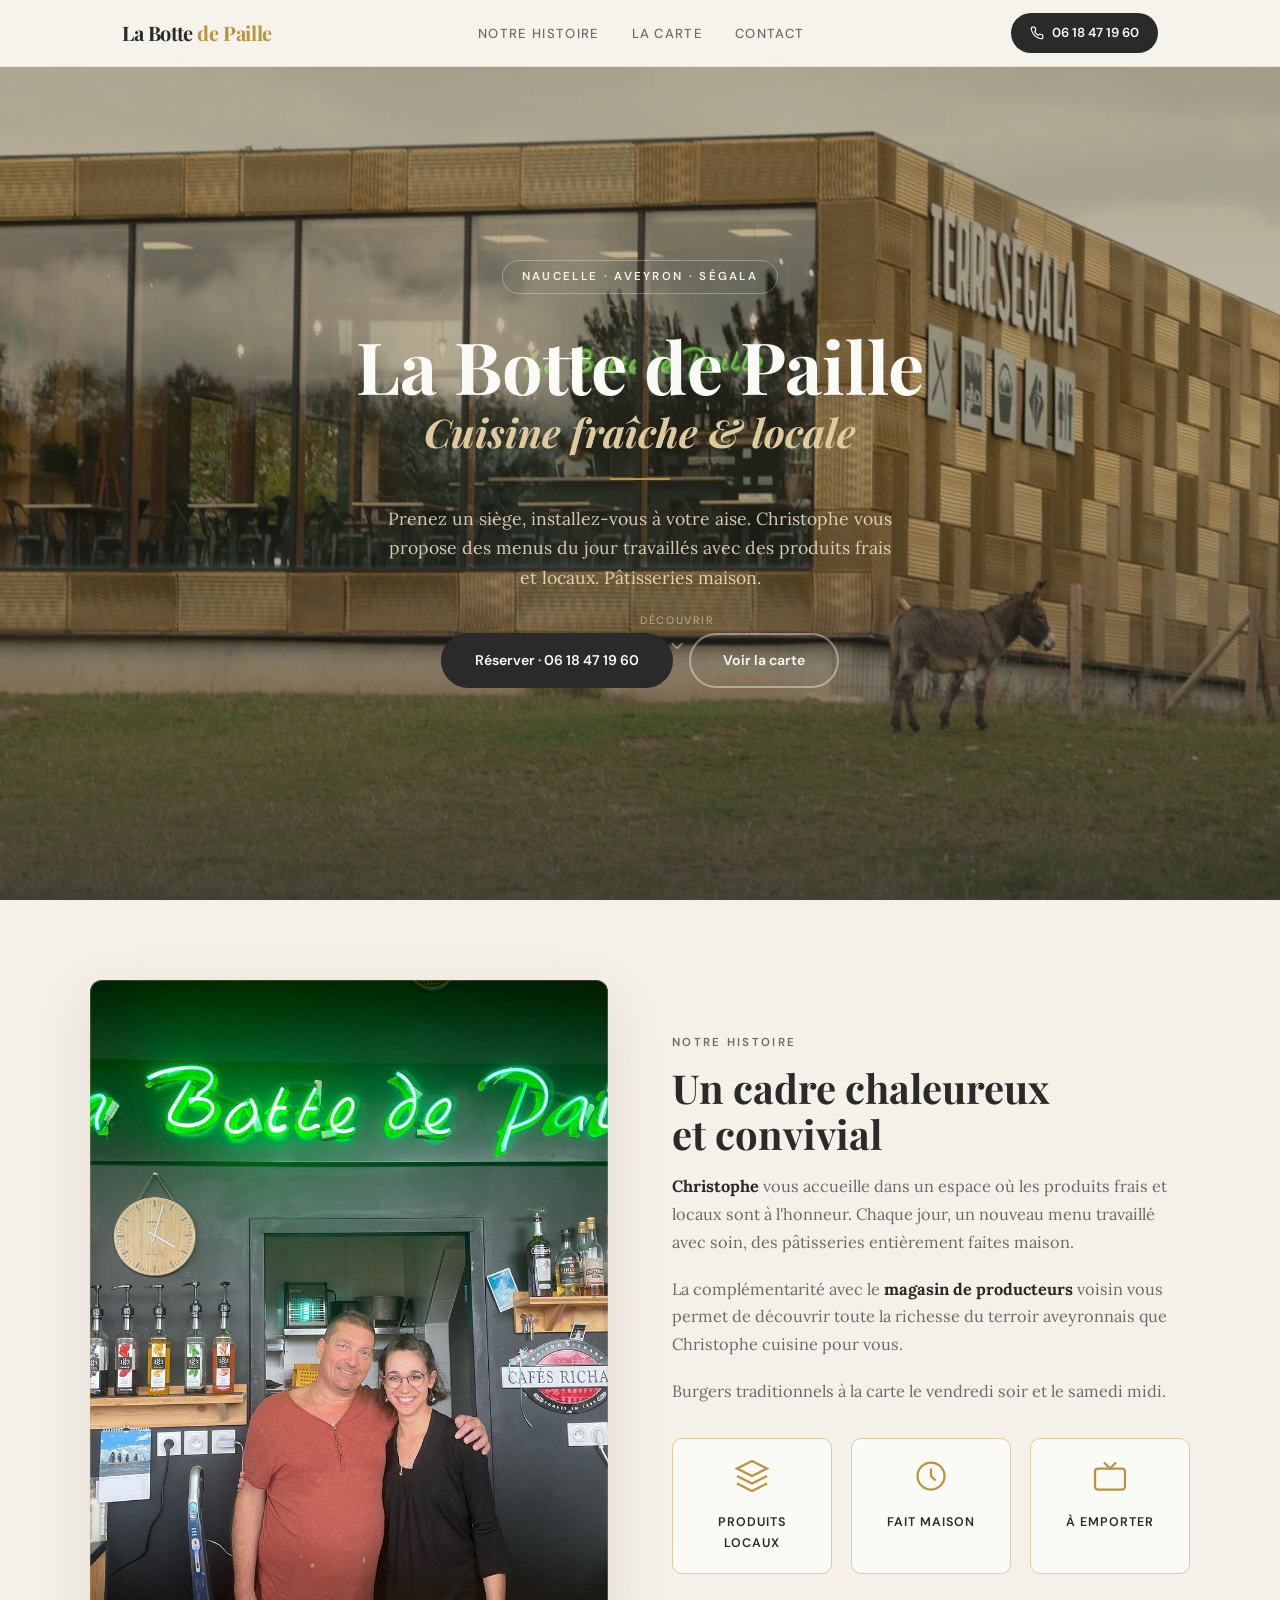
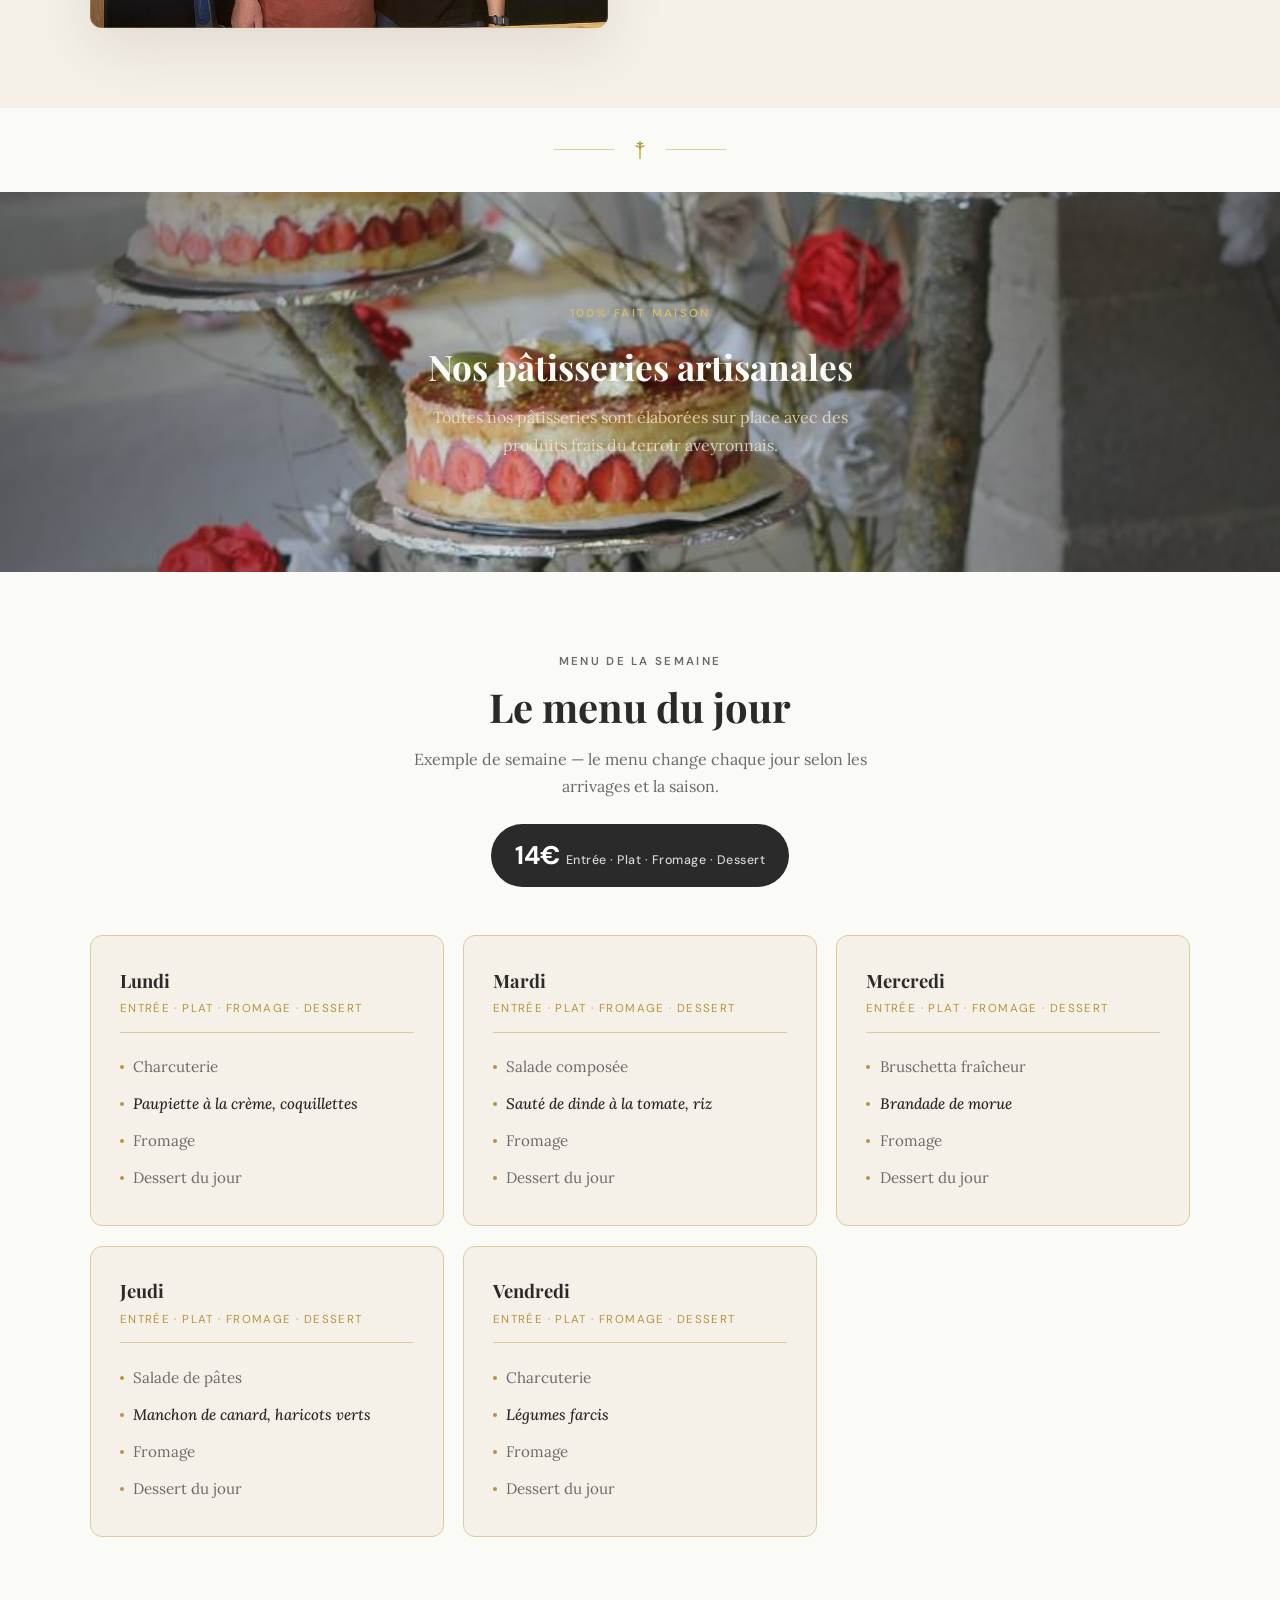
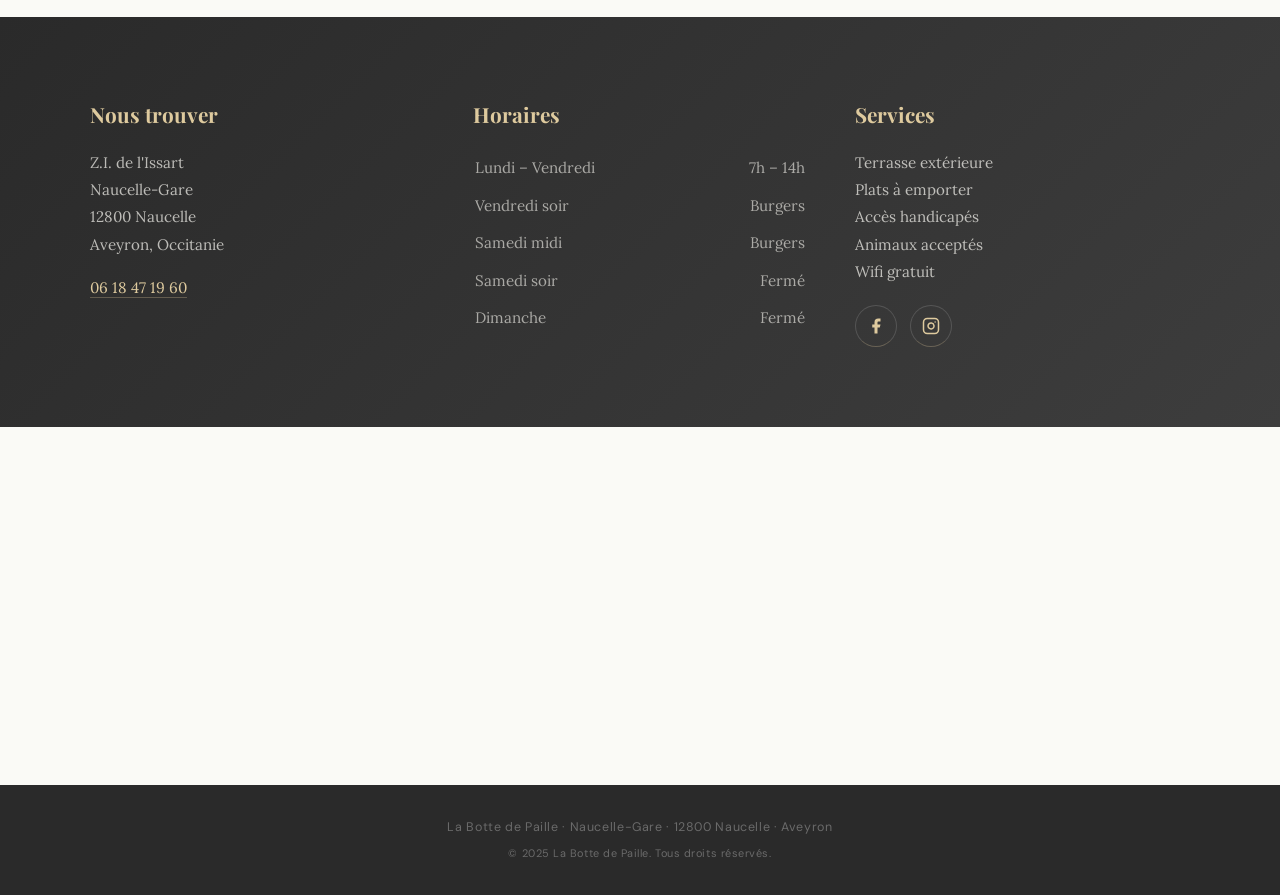
==== commit 2b5a26ea: "Warm up hero image: sepia, hue-rotate & golden overlay Removes blue/green cast, pushes toward warm f" ====
--- a/la-botte-de-paille.html
+++ b/la-botte-de-paille.html
@@ -121,16 +121,23 @@
   .hero-bg {
     position: absolute; inset: 0;
     background: url('facade.jpg') center/cover no-repeat;
-    filter: saturate(1.3) contrast(1.1) brightness(1.05);
+    filter: saturate(1.2) contrast(1.1) brightness(1.05) sepia(0.3) hue-rotate(-10deg);
+  }
+  /* warm golden overlay kills remaining blue/green */
+  .hero::after {
+    content: '';
+    position: absolute; inset: 0;
+    background: rgba(180,140,60,0.15);
+    mix-blend-mode: multiply;
   }
   .hero::before {
     content: '';
     position: absolute; inset: 0; z-index: 1;
     background: linear-gradient(
       to bottom,
-      rgba(42,42,42,0.35) 0%,
-      rgba(42,42,42,0.3) 50%,
-      rgba(42,42,42,0.65) 100%
+      rgba(60,48,30,0.4) 0%,
+      rgba(60,48,30,0.25) 50%,
+      rgba(42,42,42,0.7) 100%
     );
   }
   .hero-content { position: relative; z-index: 2; max-width: 700px; }
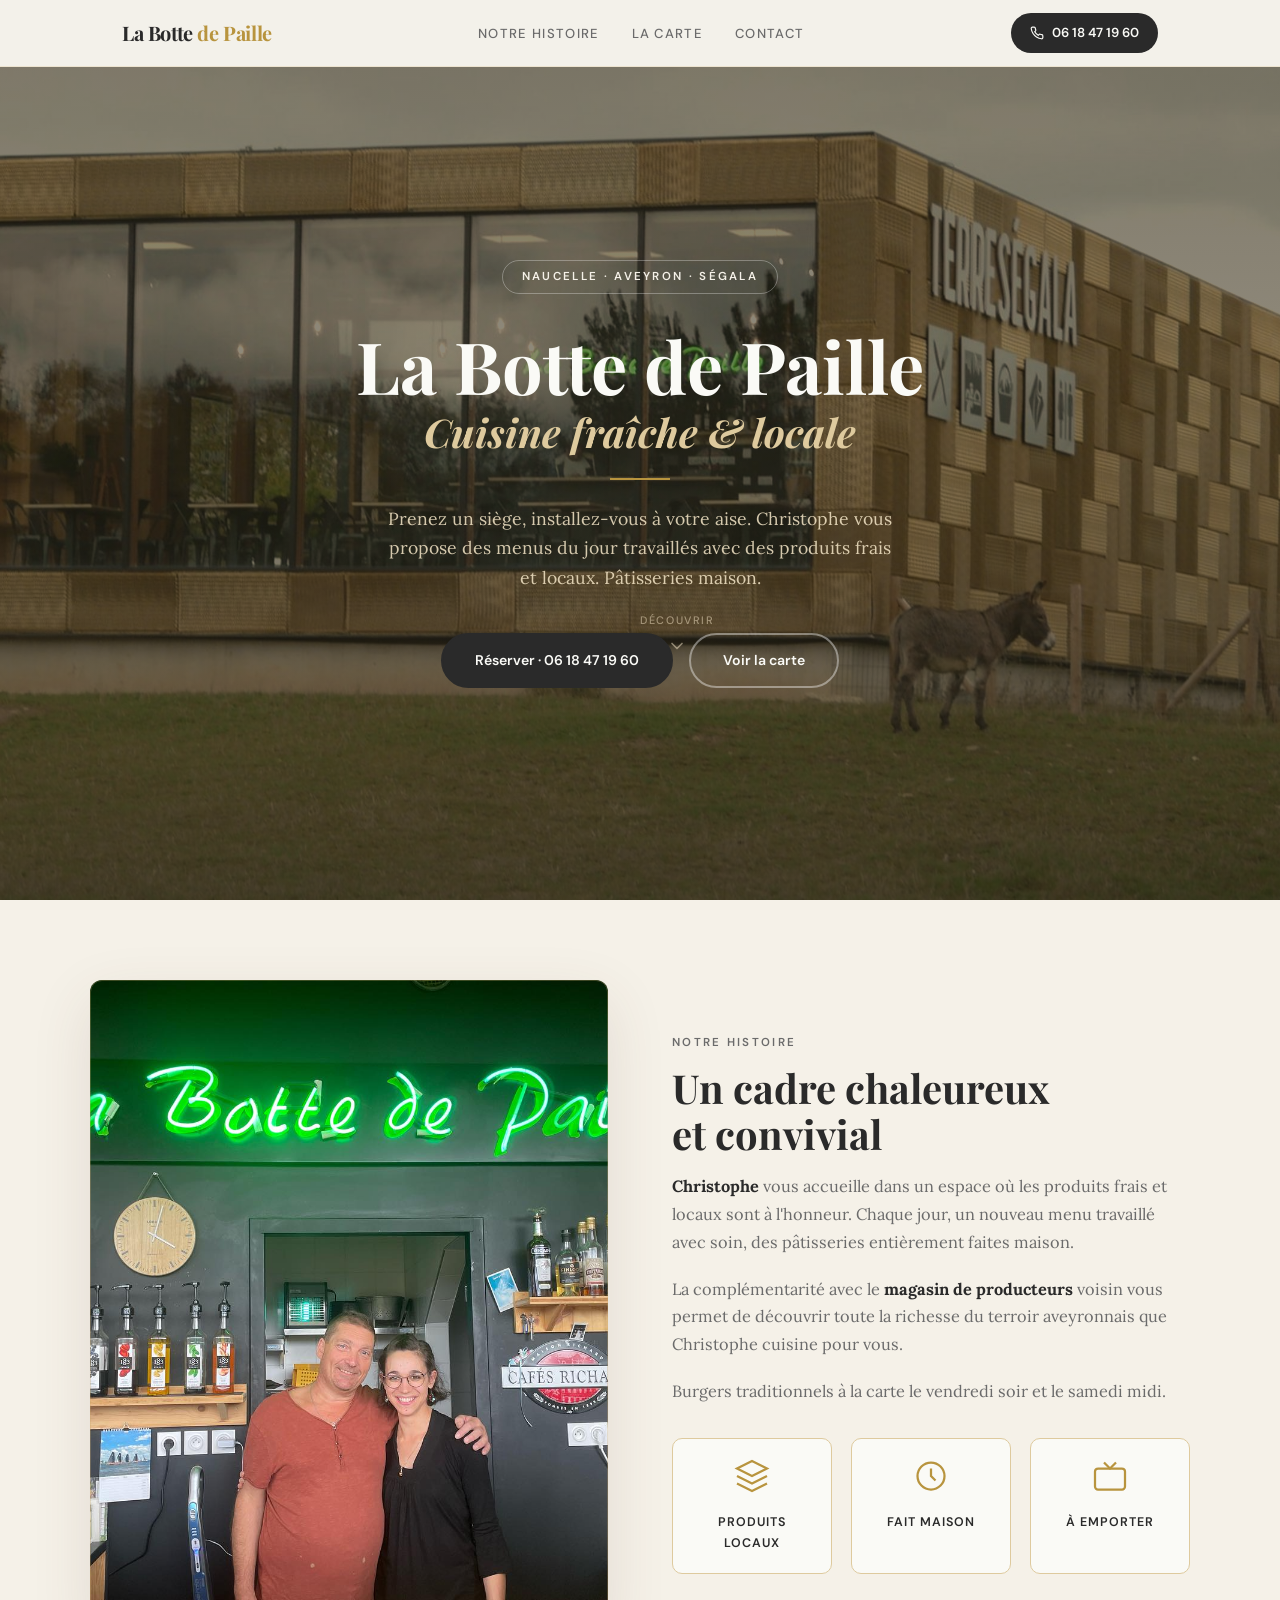
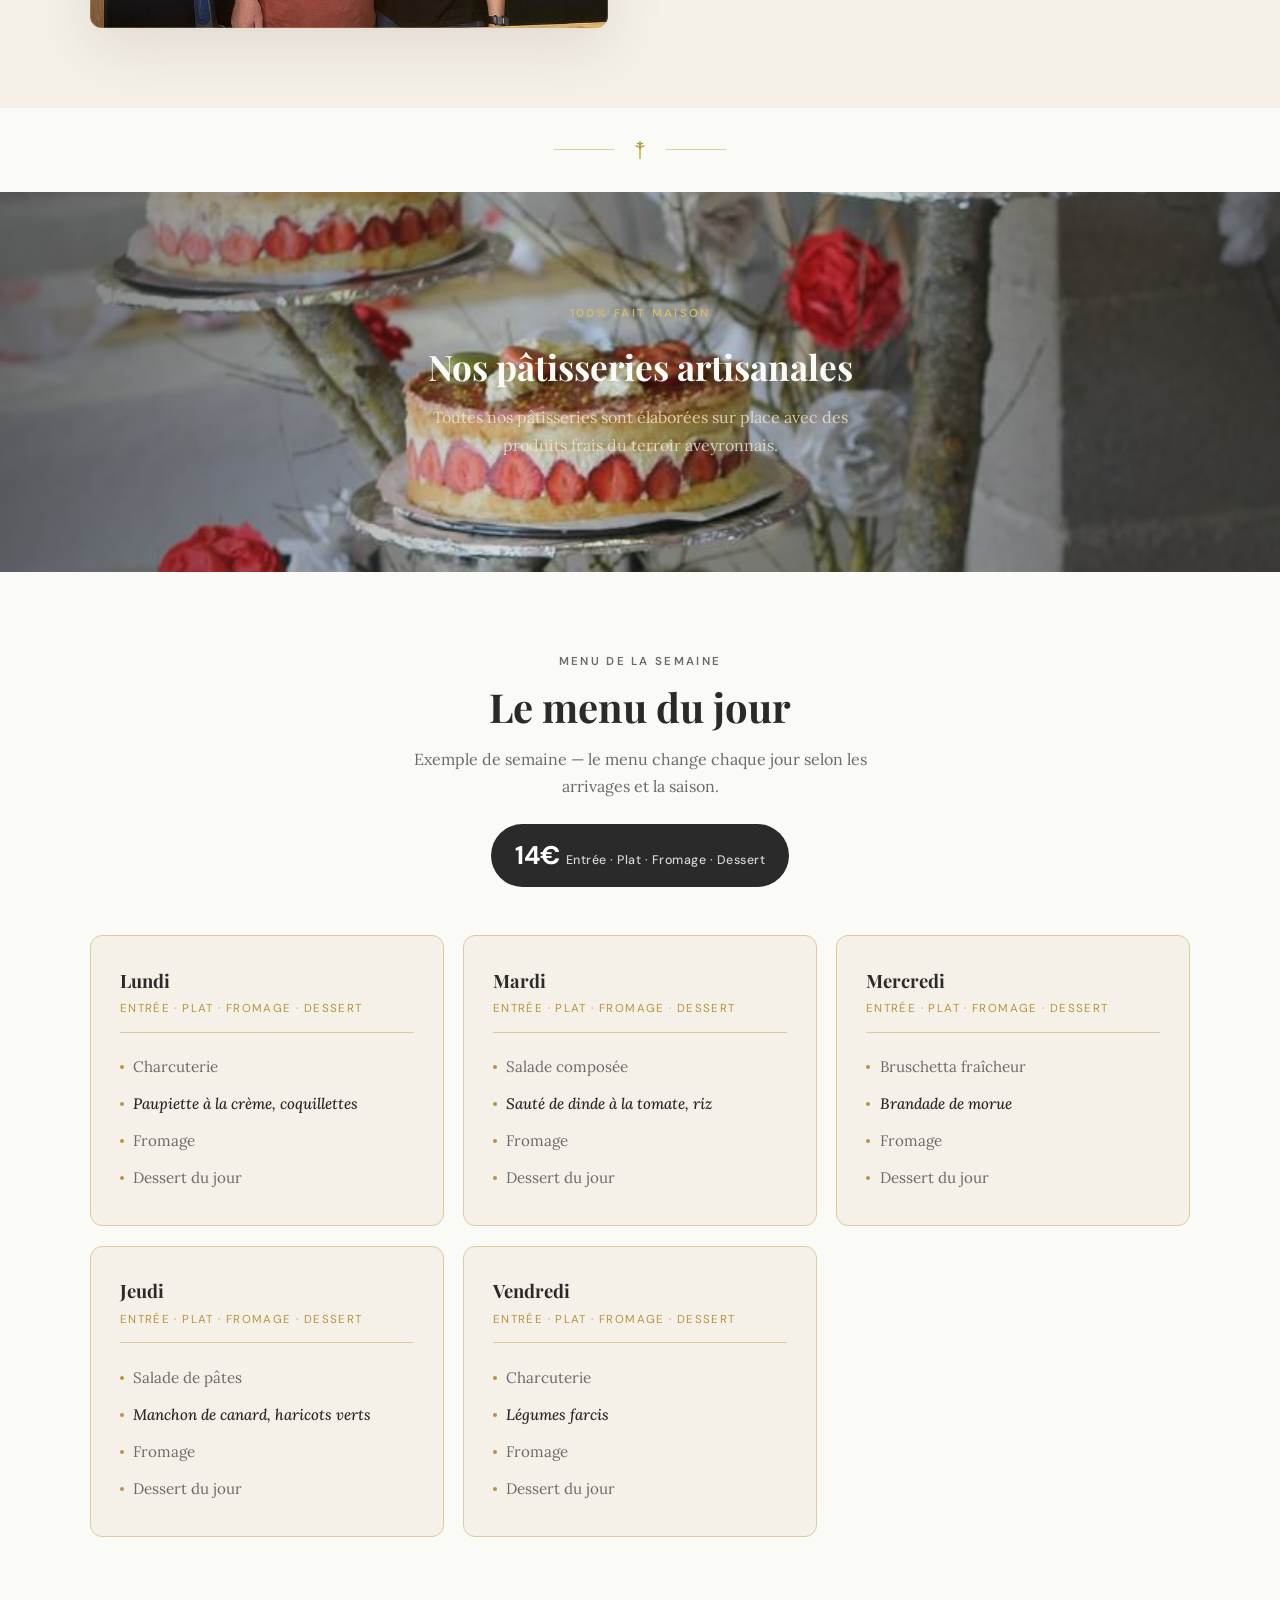
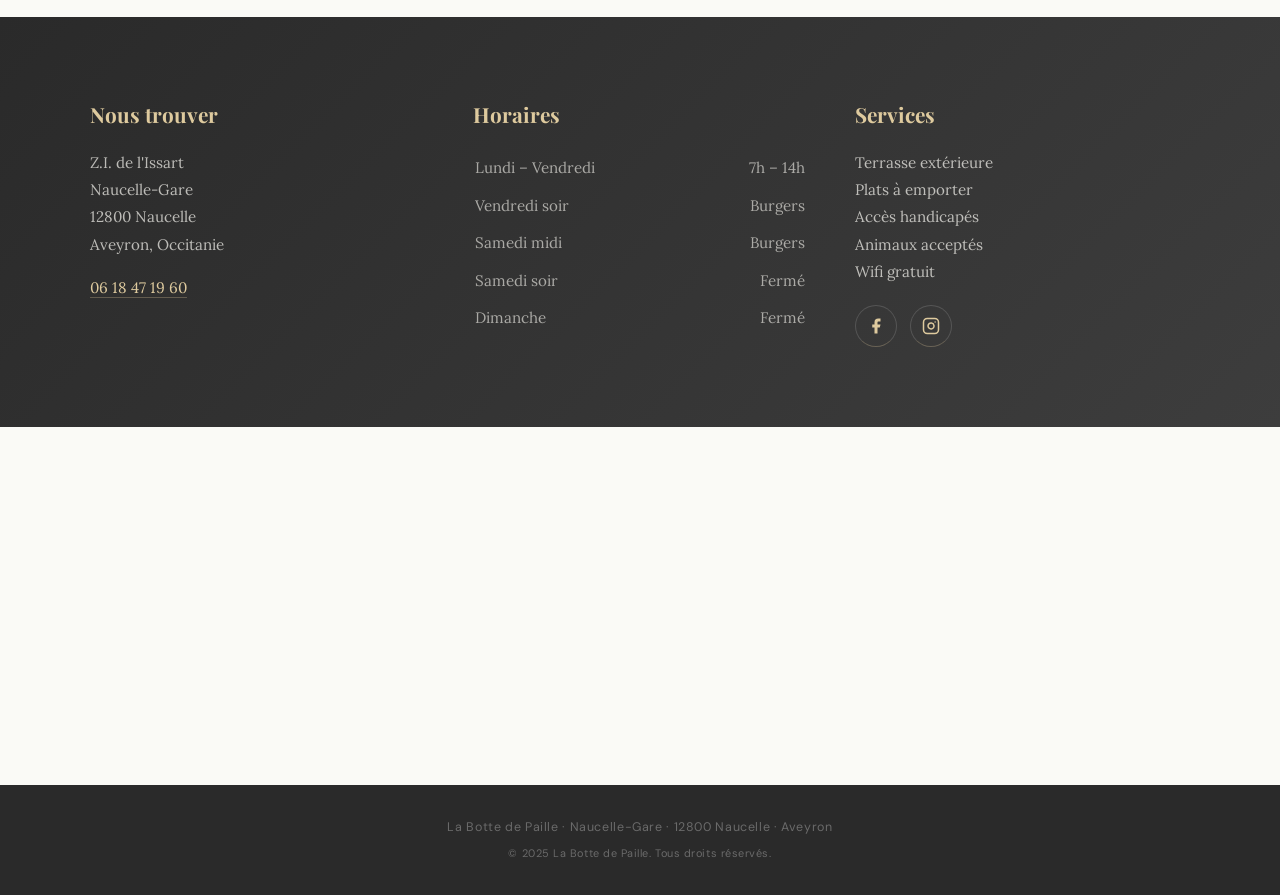
==== commit 23cf3168: "Darken hero gradient for better text readability Co-Authored-By: Claude Opus 4.6 (1M context) <norep" ====
--- a/la-botte-de-paille.html
+++ b/la-botte-de-paille.html
@@ -135,9 +135,9 @@
     position: absolute; inset: 0; z-index: 1;
     background: linear-gradient(
       to bottom,
-      rgba(60,48,30,0.4) 0%,
-      rgba(60,48,30,0.25) 50%,
-      rgba(42,42,42,0.7) 100%
+      rgba(42,36,24,0.6) 0%,
+      rgba(42,36,24,0.5) 40%,
+      rgba(42,36,24,0.75) 100%
     );
   }
   .hero-content { position: relative; z-index: 2; max-width: 700px; }
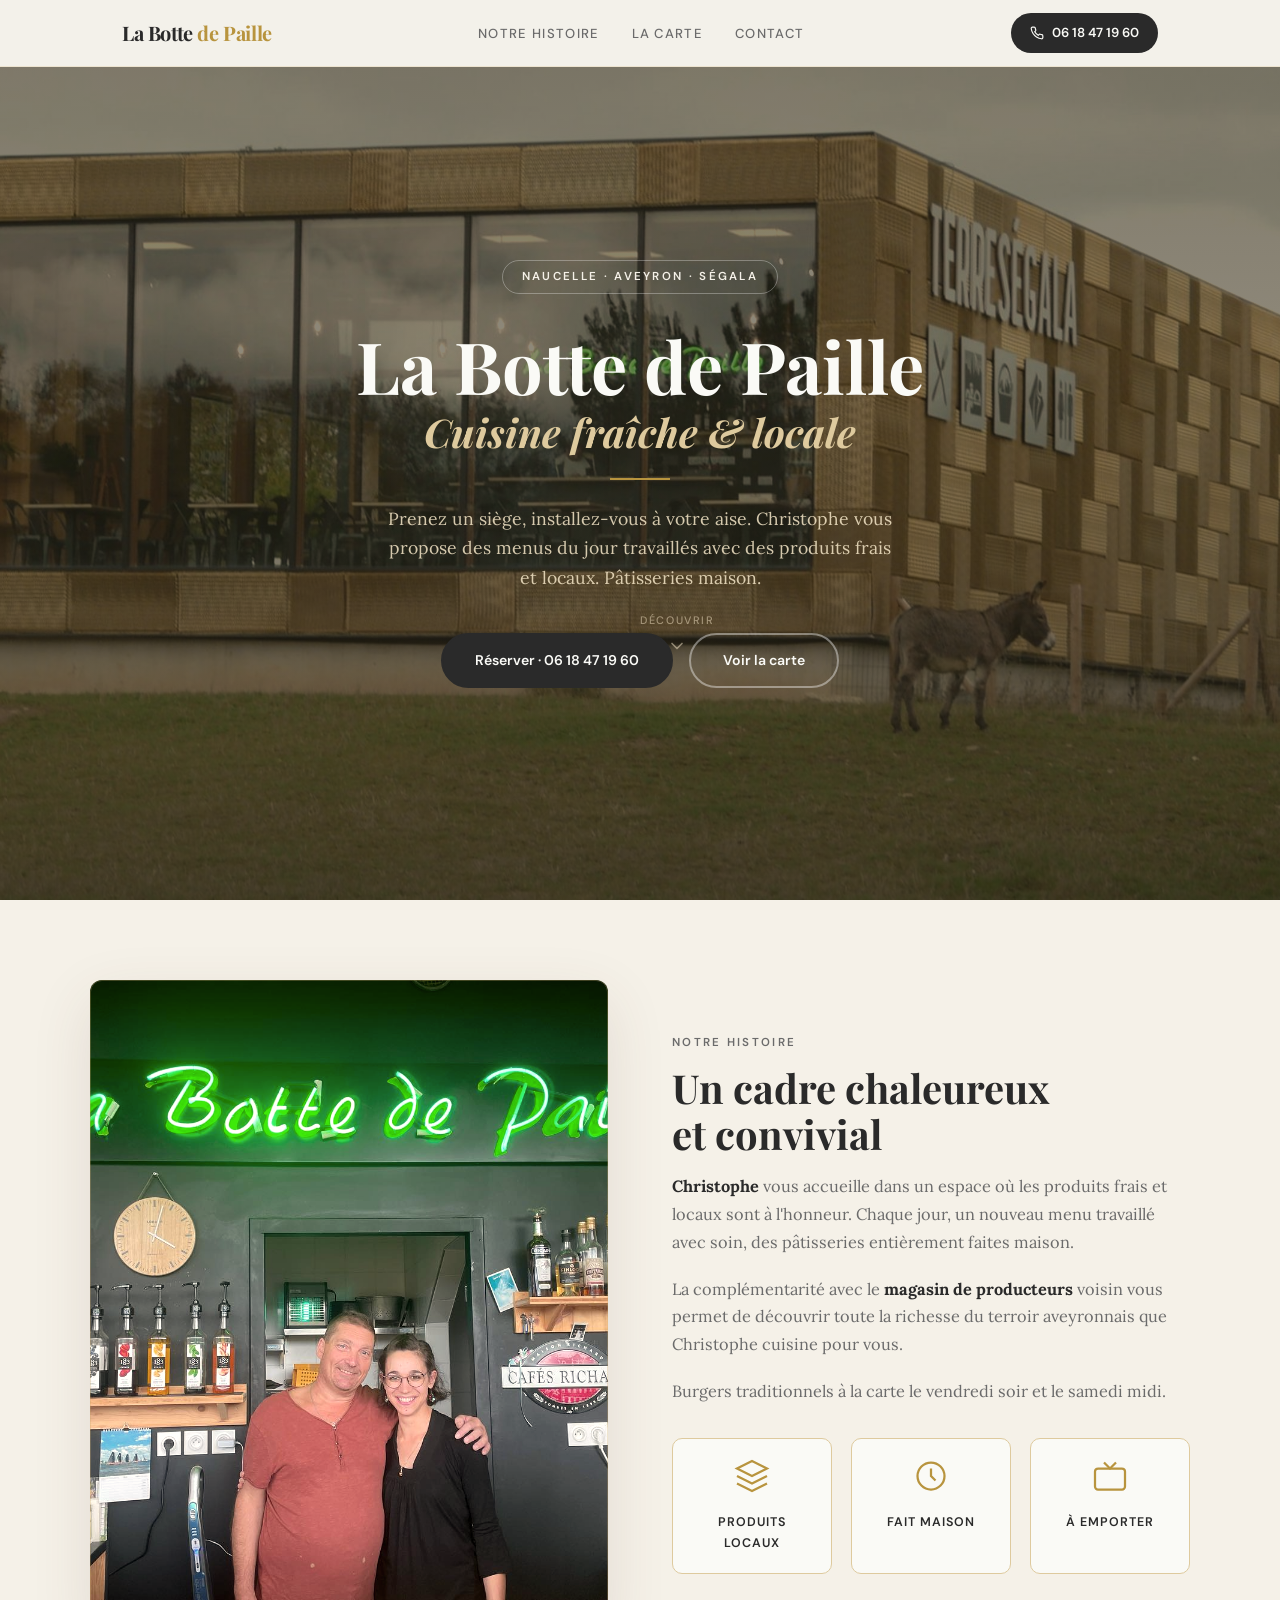
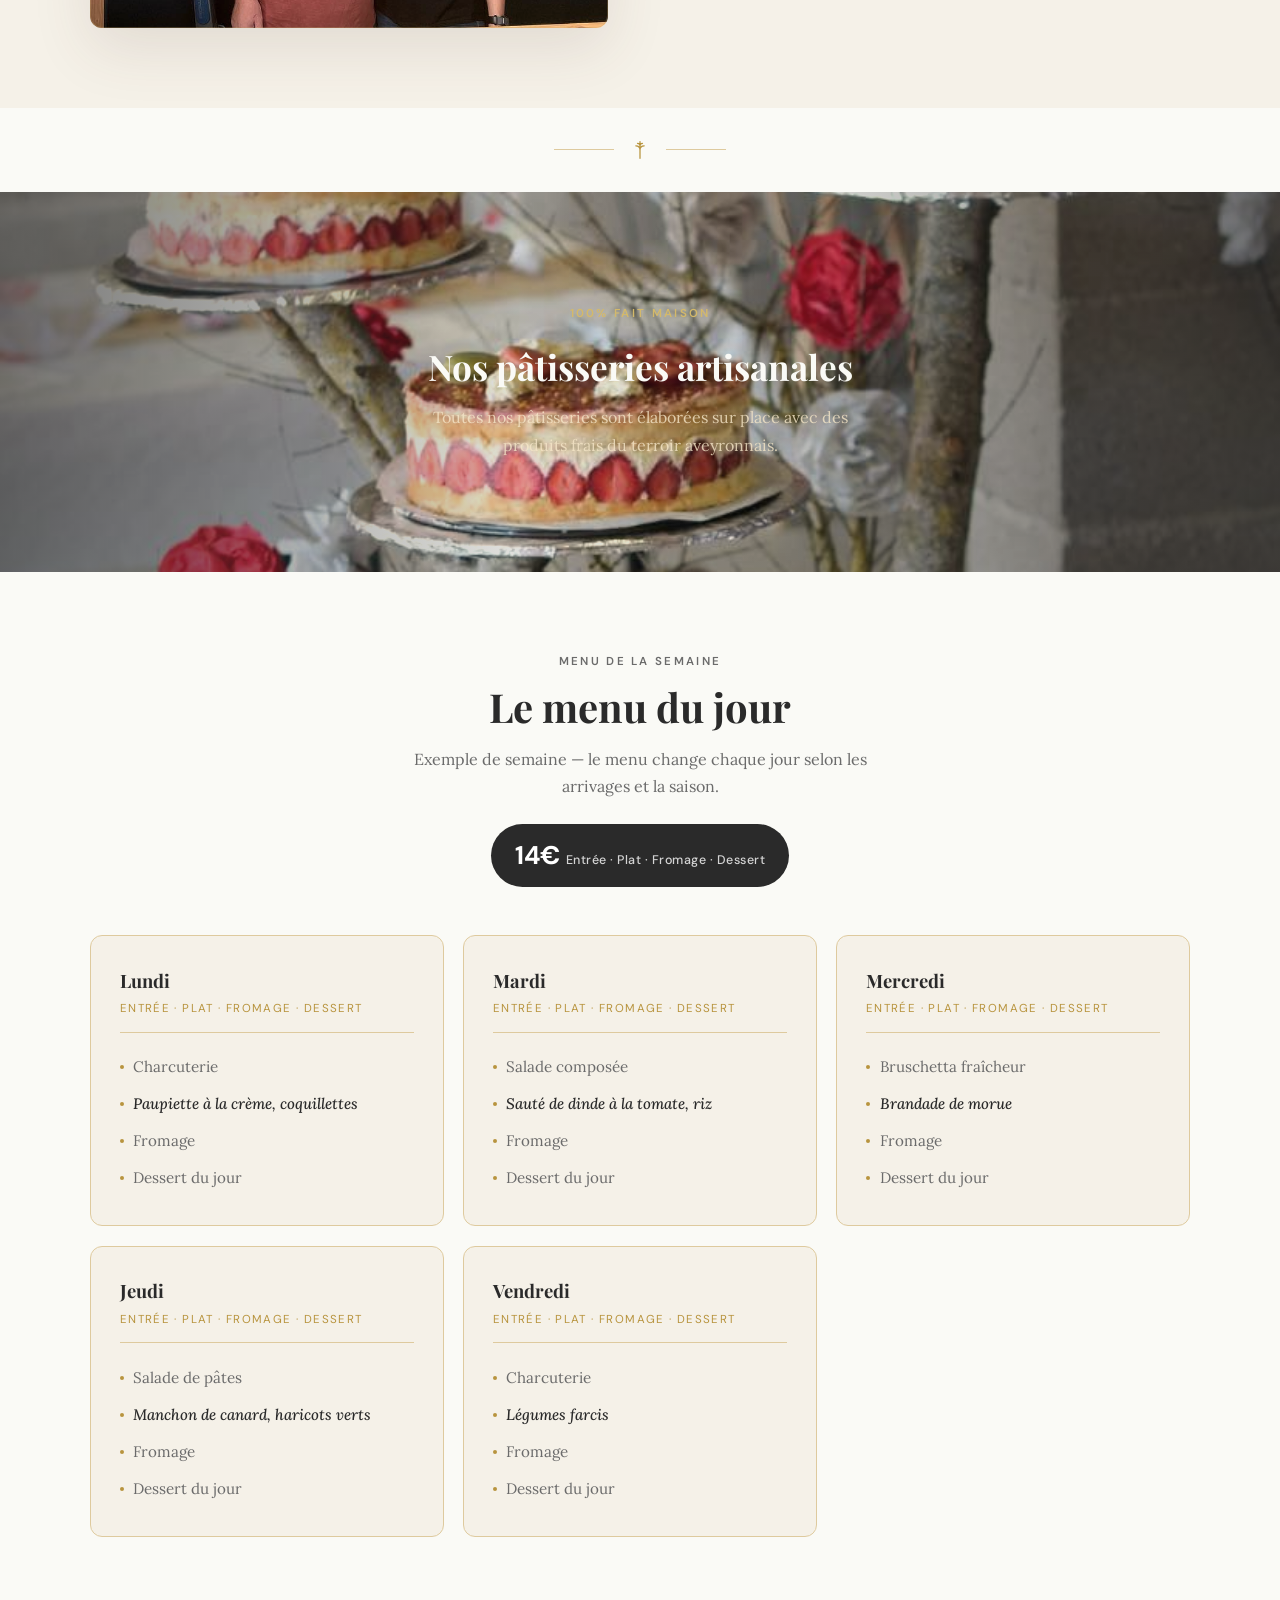
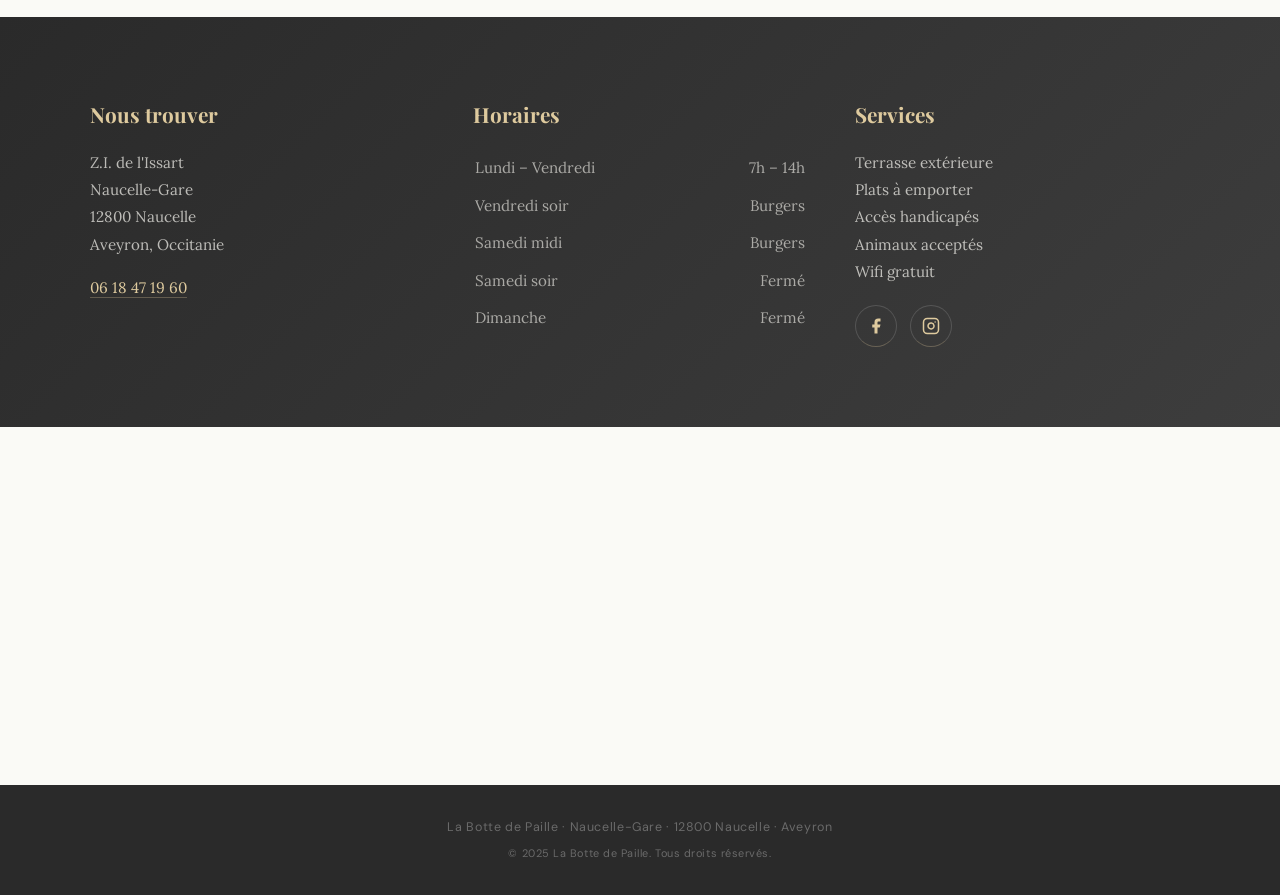
==== commit d8376804: "Harmonize all images: same warm sepia/hue-rotate filter Team photo, patisserie banner, and map all s" ====
--- a/la-botte-de-paille.html
+++ b/la-botte-de-paille.html
@@ -233,6 +233,7 @@
   }
   .about-image img {
     width: 100%; height: 100%; object-fit: cover;
+    filter: saturate(1.1) contrast(1.05) sepia(0.2) hue-rotate(-8deg);
   }
   .about-image::after {
     content: ''; position: absolute; inset: 0;
@@ -273,6 +274,7 @@
   .patisserie-banner img {
     width: 100%; height: 100%; object-fit: cover;
     object-position: center 40%;
+    filter: saturate(1.1) contrast(1.05) sepia(0.2) hue-rotate(-8deg);
   }
   .patisserie-banner::after {
     content: '';
@@ -409,7 +411,7 @@
   .map-section { padding: 0; }
   .map-section iframe {
     width: 100%; height: 350px; border: none;
-    filter: sepia(15%) saturate(85%);
+    filter: saturate(0.9) contrast(1.05) sepia(0.25) hue-rotate(-8deg);
   }
 
   /* ── FOOTER ── */
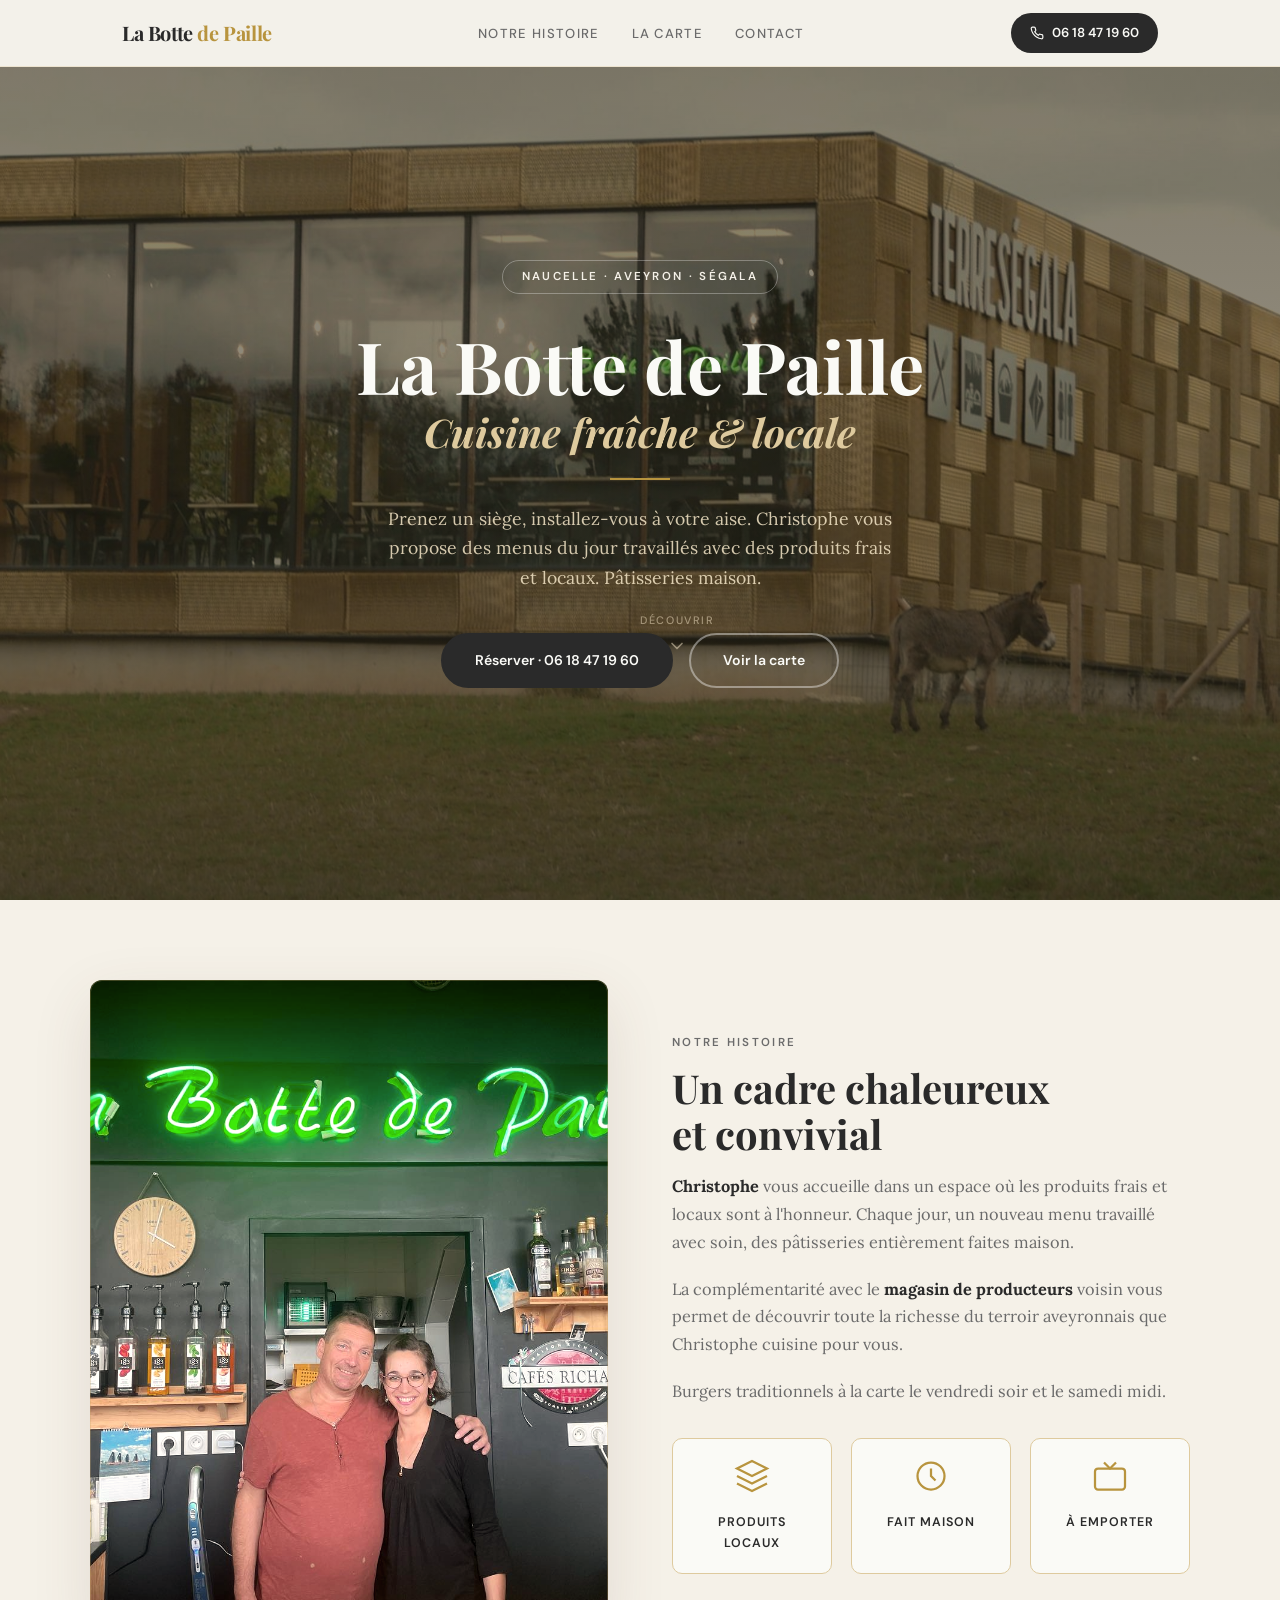
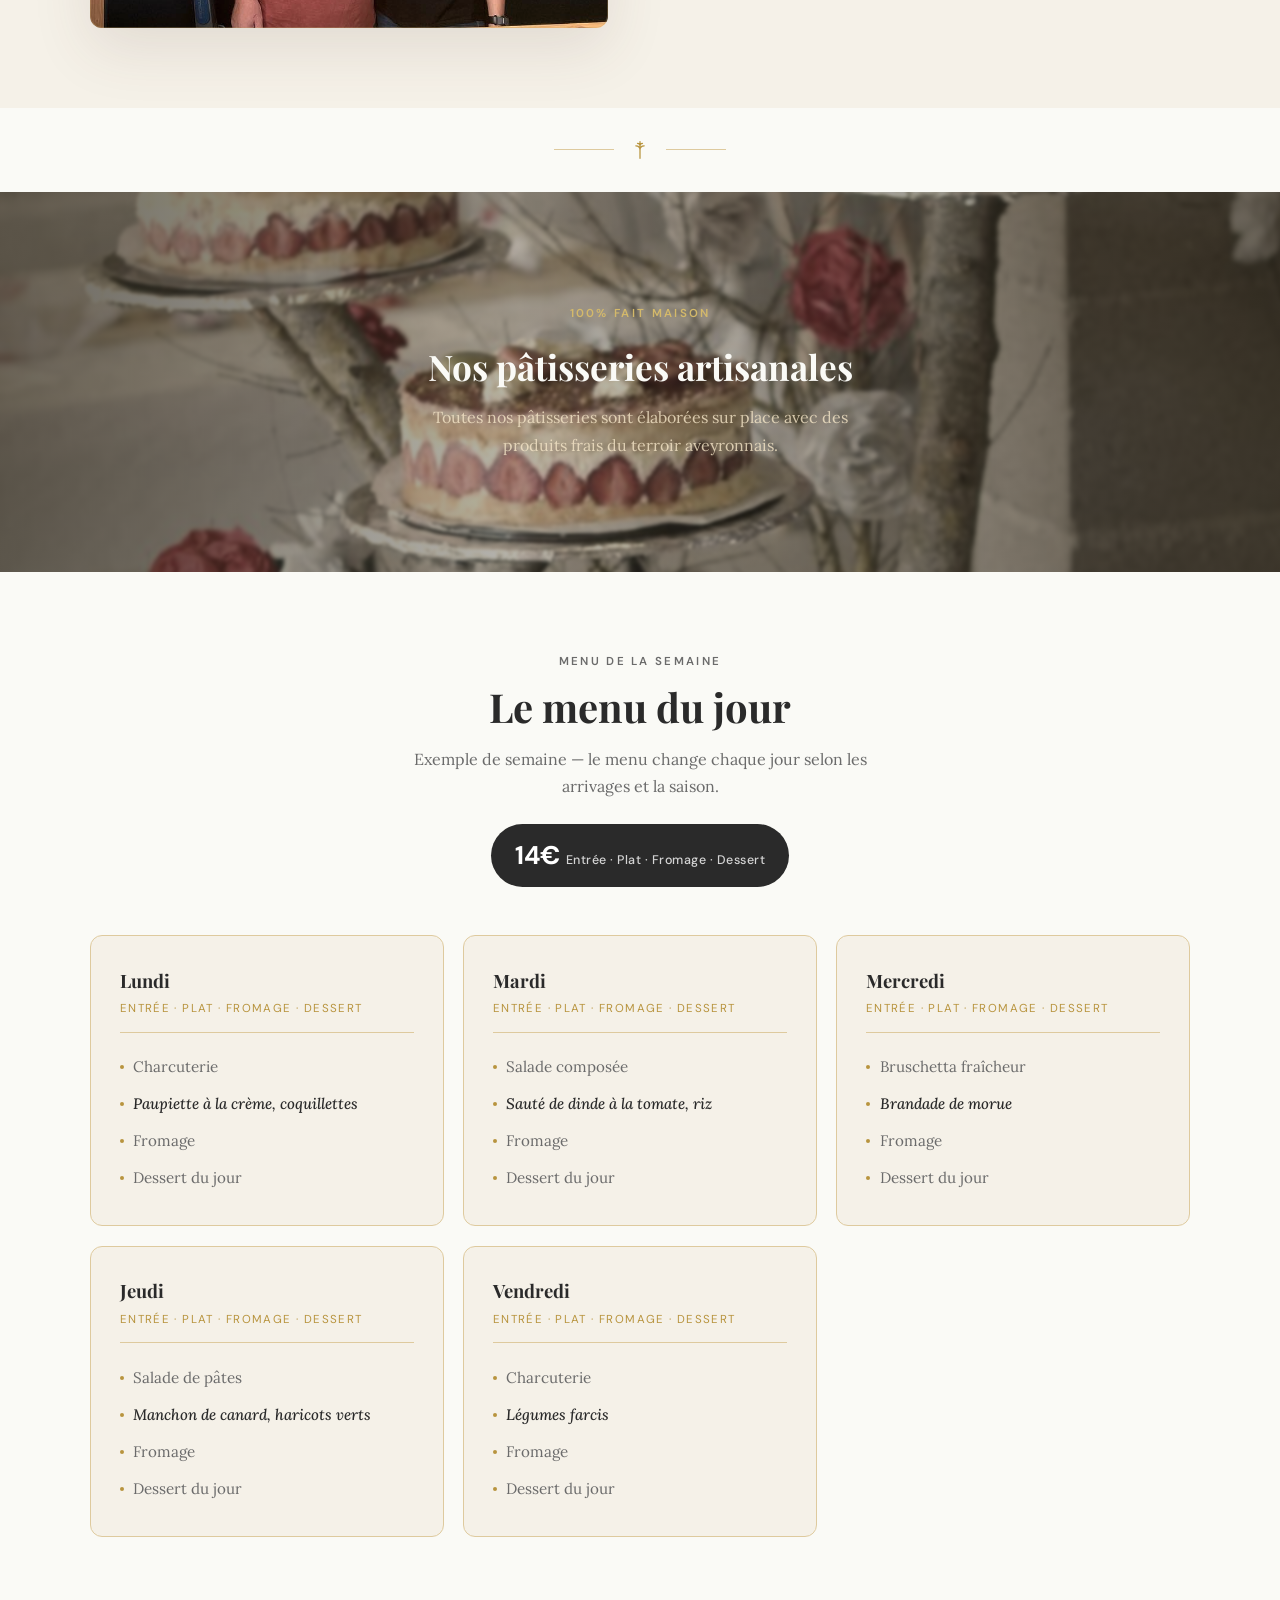
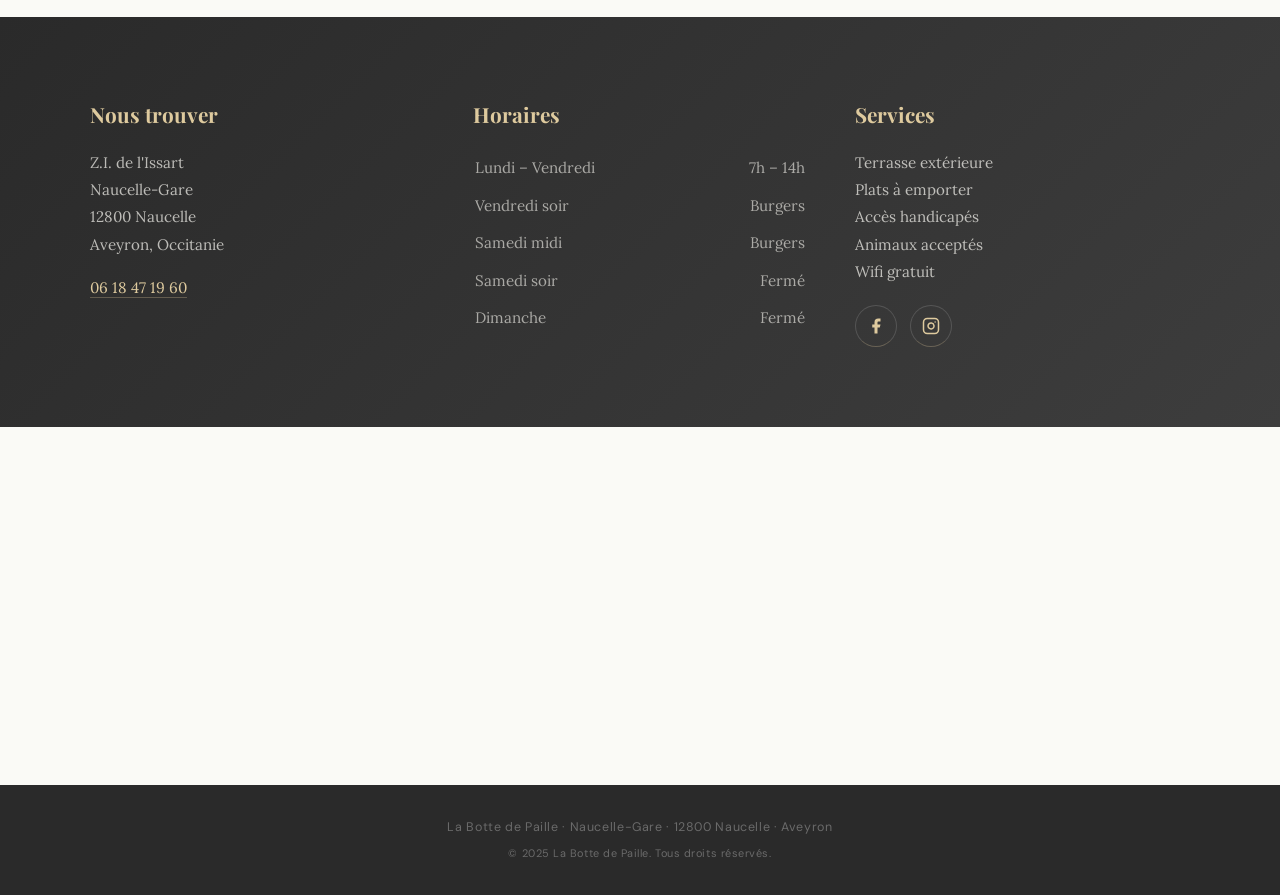
==== commit 75ff3210: "Simplify patisserie banner: blur, desaturate & heavier overlay Subtle blur + lower saturation calms " ====
--- a/la-botte-de-paille.html
+++ b/la-botte-de-paille.html
@@ -274,17 +274,18 @@
   .patisserie-banner img {
     width: 100%; height: 100%; object-fit: cover;
     object-position: center 40%;
-    filter: saturate(1.1) contrast(1.05) sepia(0.2) hue-rotate(-8deg);
+    filter: saturate(0.6) contrast(0.95) sepia(0.3) hue-rotate(-8deg) brightness(1.05) blur(1.5px);
+    transform: scale(1.02);
   }
   .patisserie-banner::after {
     content: '';
     position: absolute; inset: 0;
     background: linear-gradient(
       to right,
-      rgba(42,42,42,0.65) 0%,
-      rgba(42,42,42,0.15) 40%,
-      rgba(42,42,42,0.15) 60%,
-      rgba(42,42,42,0.65) 100%
+      rgba(42,36,24,0.7) 0%,
+      rgba(42,36,24,0.35) 40%,
+      rgba(42,36,24,0.35) 60%,
+      rgba(42,36,24,0.7) 100%
     );
   }
   .patisserie-banner .banner-text {
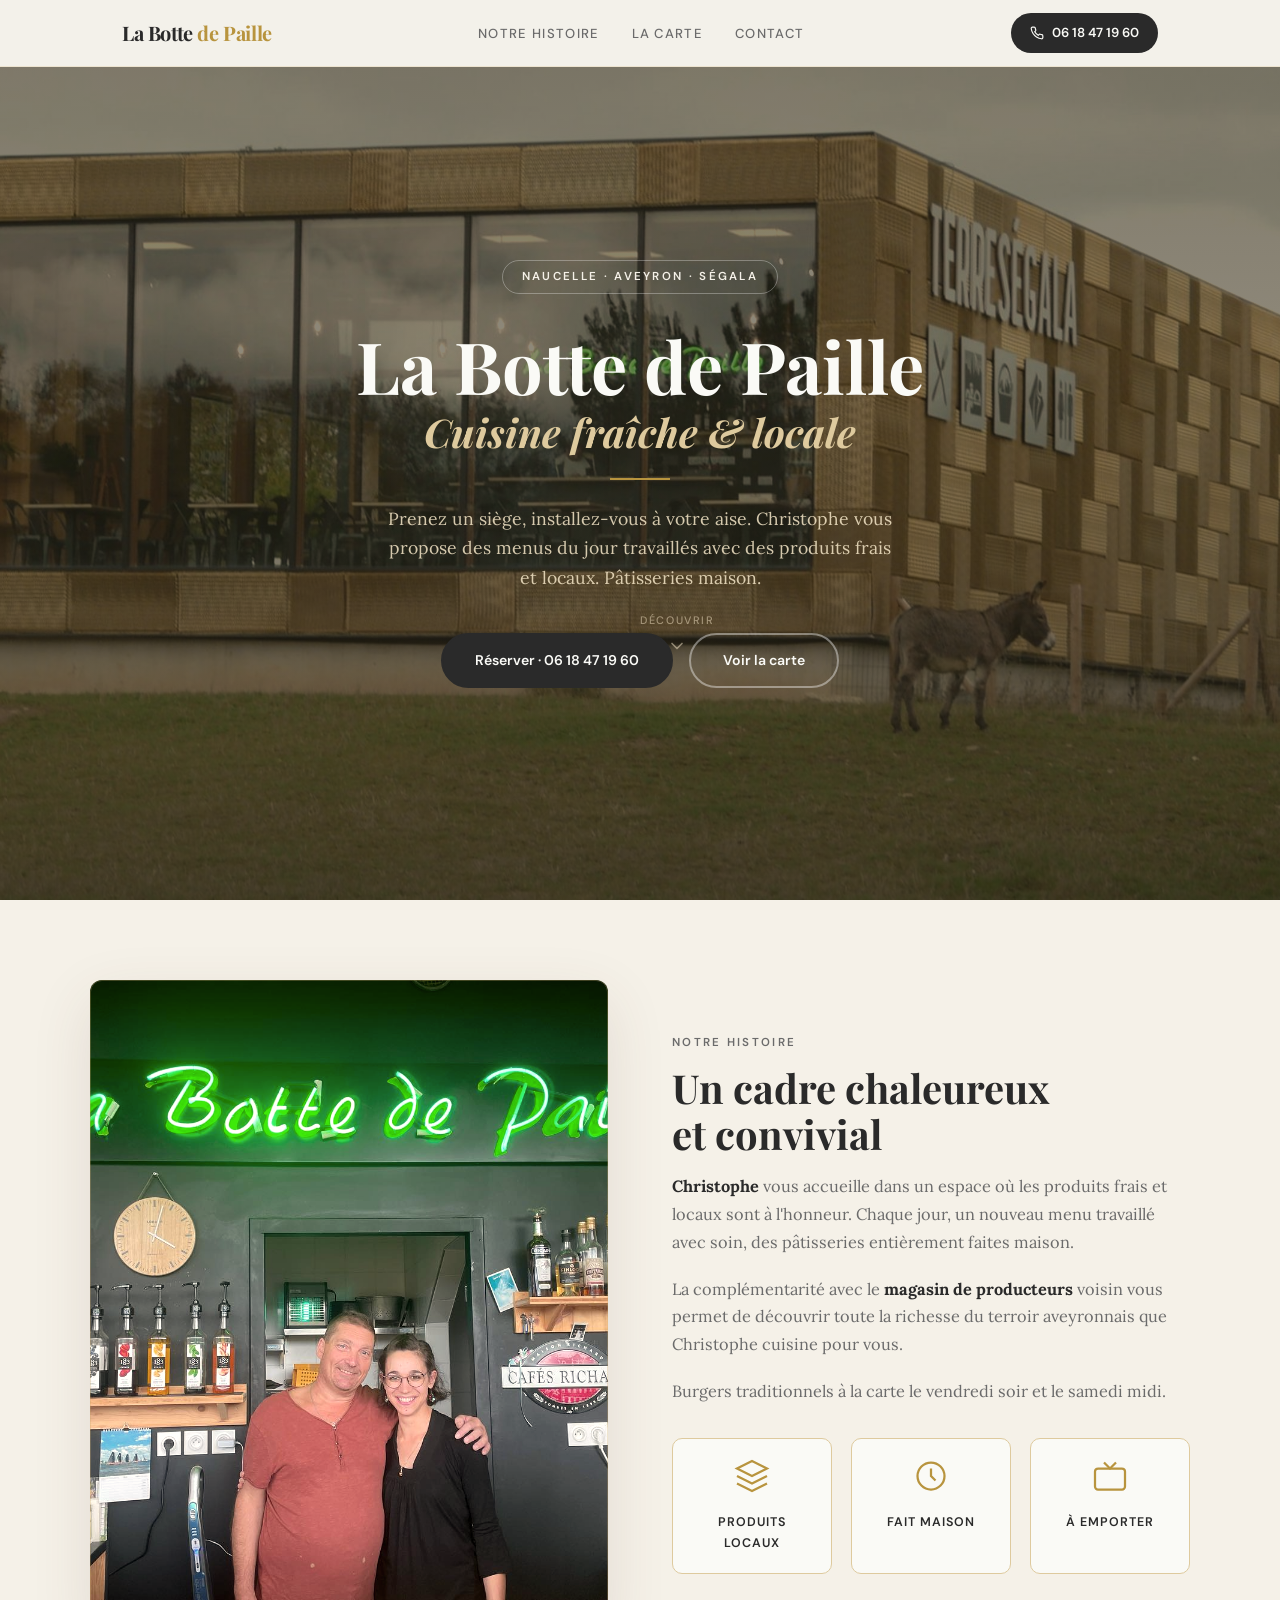
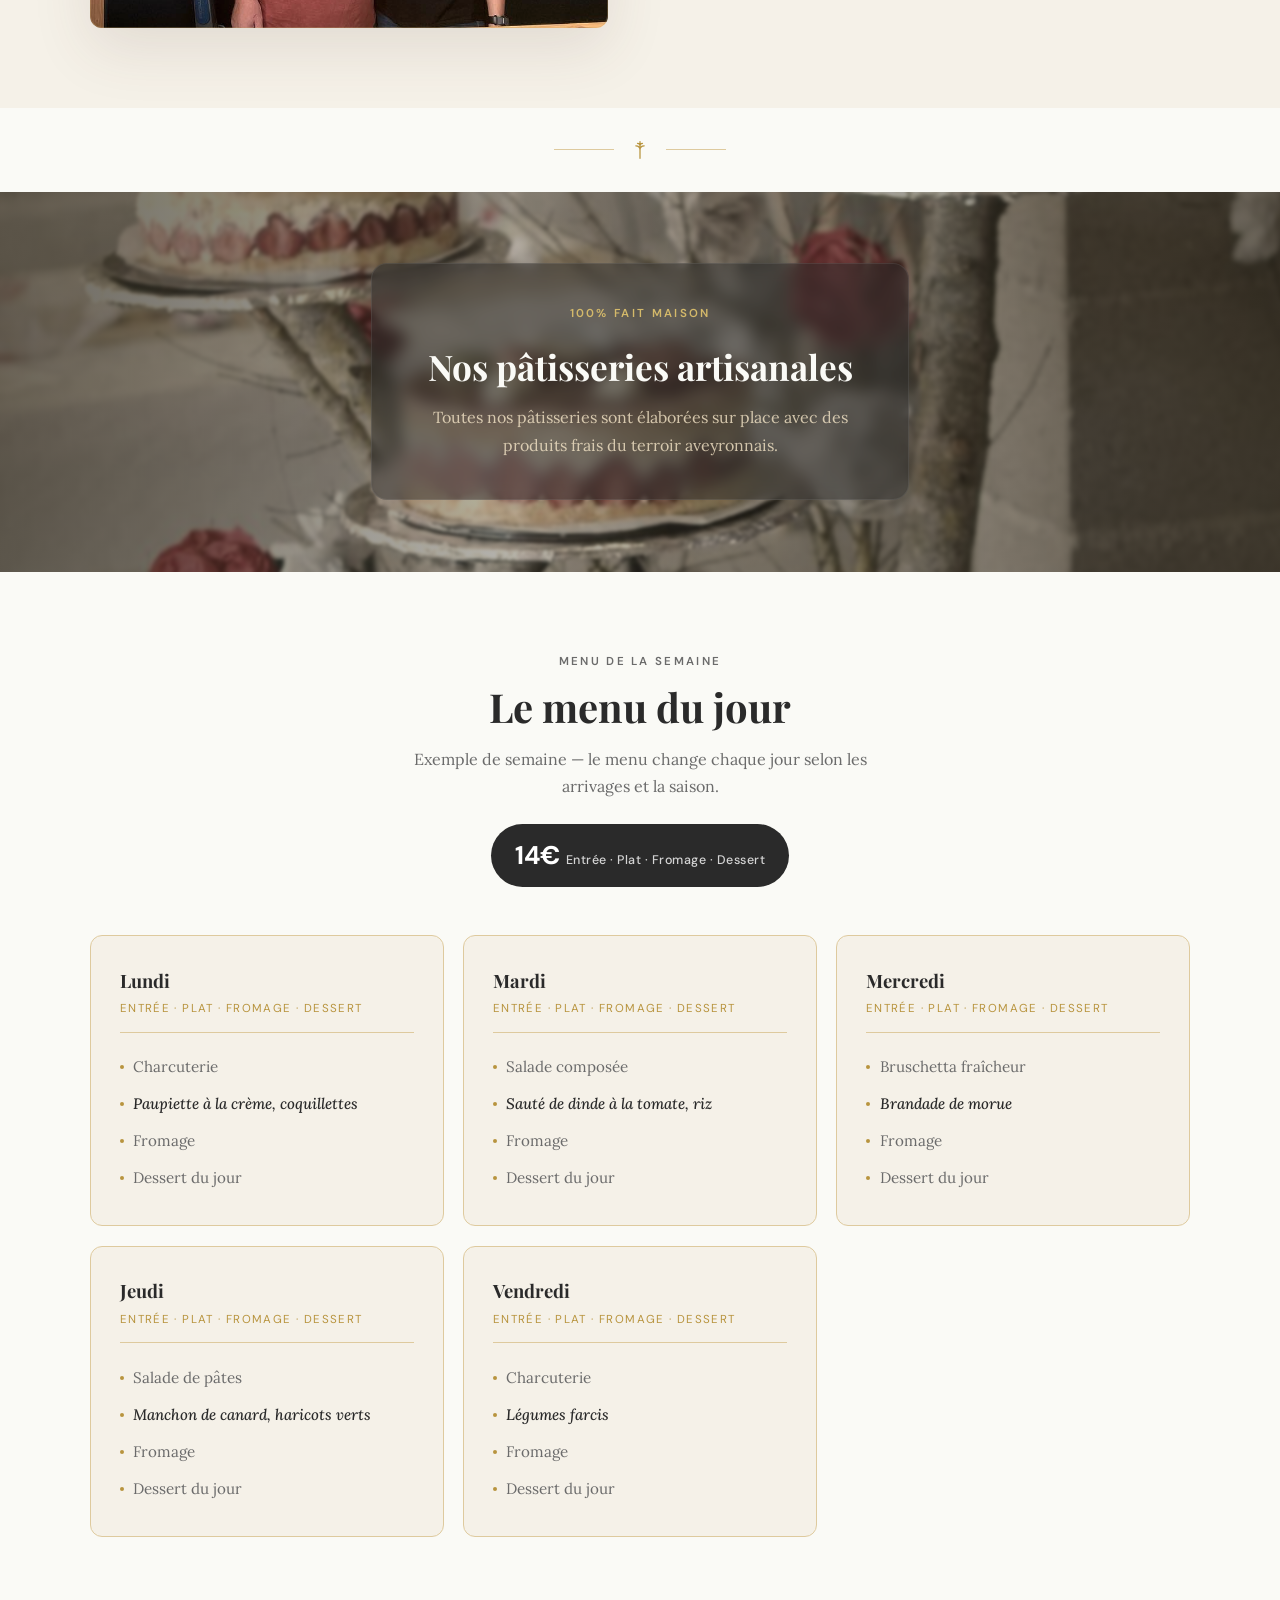
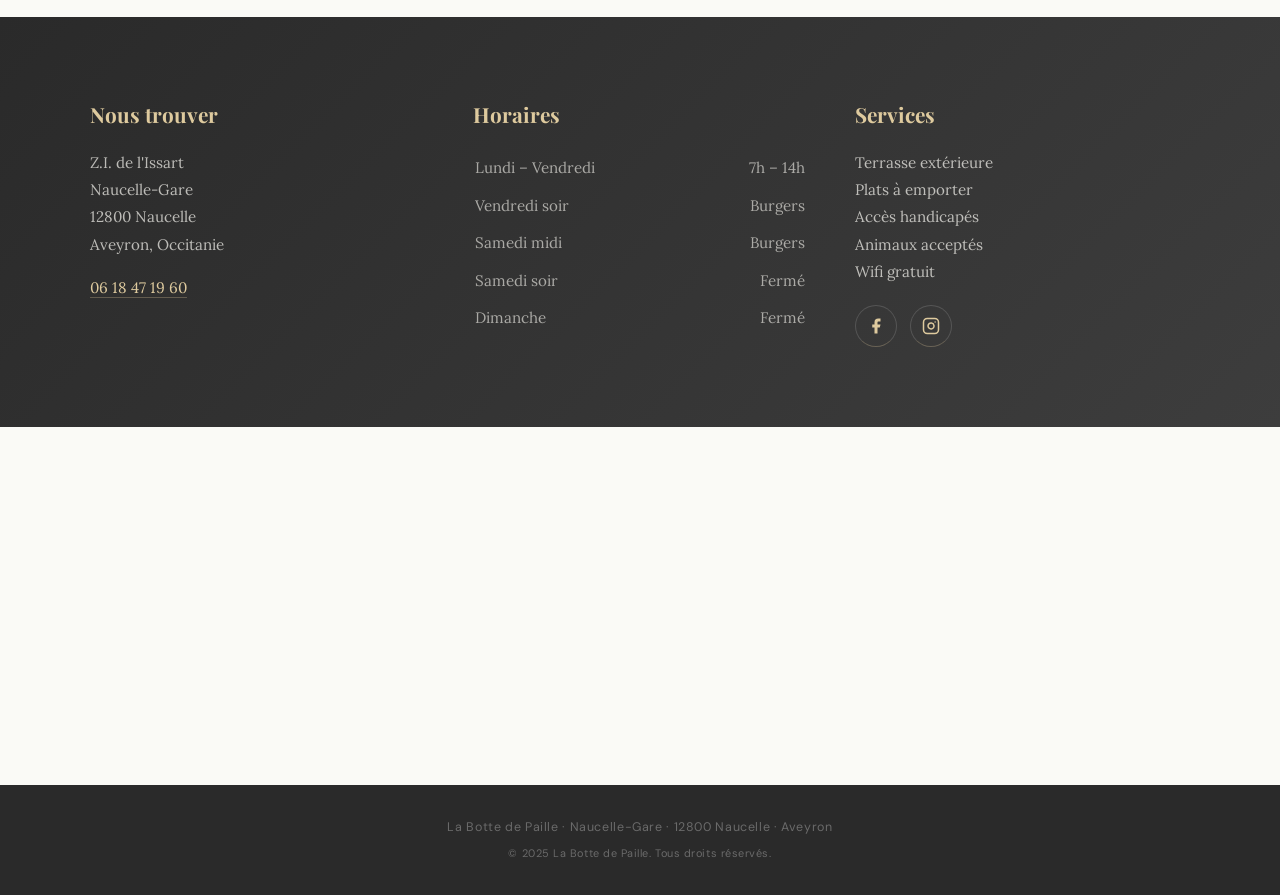
==== commit ef2a7e41: "Add frosted glass card behind patisserie banner text Co-Authored-By: Claude Opus 4.6 (1M context) <n" ====
--- a/la-botte-de-paille.html
+++ b/la-botte-de-paille.html
@@ -294,6 +294,13 @@
     align-items: center; justify-content: center;
     text-align: center; padding: 2rem;
   }
+  .patisserie-banner .banner-text-inner {
+    background: rgba(42,42,42,0.45);
+    backdrop-filter: blur(8px);
+    border: 1px solid rgba(255,255,255,0.08);
+    border-radius: 16px;
+    padding: 2.5rem 3rem;
+  }
   .patisserie-banner .banner-text .section-label { color: var(--gold-light); }
   .patisserie-banner .banner-text h2 {
     font-family: 'Playfair Display', serif;
@@ -639,9 +646,11 @@
 <div class="patisserie-banner">
   <img src="patisserie.jpg" alt="Pâtisseries maison de La Botte de Paille" loading="lazy">
   <div class="banner-text">
-    <div class="section-label">100% fait maison</div>
-    <h2>Nos pâtisseries artisanales</h2>
-    <p>Toutes nos pâtisseries sont élaborées sur place avec des produits frais du terroir aveyronnais.</p>
+    <div class="banner-text-inner">
+      <div class="section-label">100% fait maison</div>
+      <h2>Nos pâtisseries artisanales</h2>
+      <p>Toutes nos pâtisseries sont élaborées sur place avec des produits frais du terroir aveyronnais.</p>
+    </div>
   </div>
 </div>
 
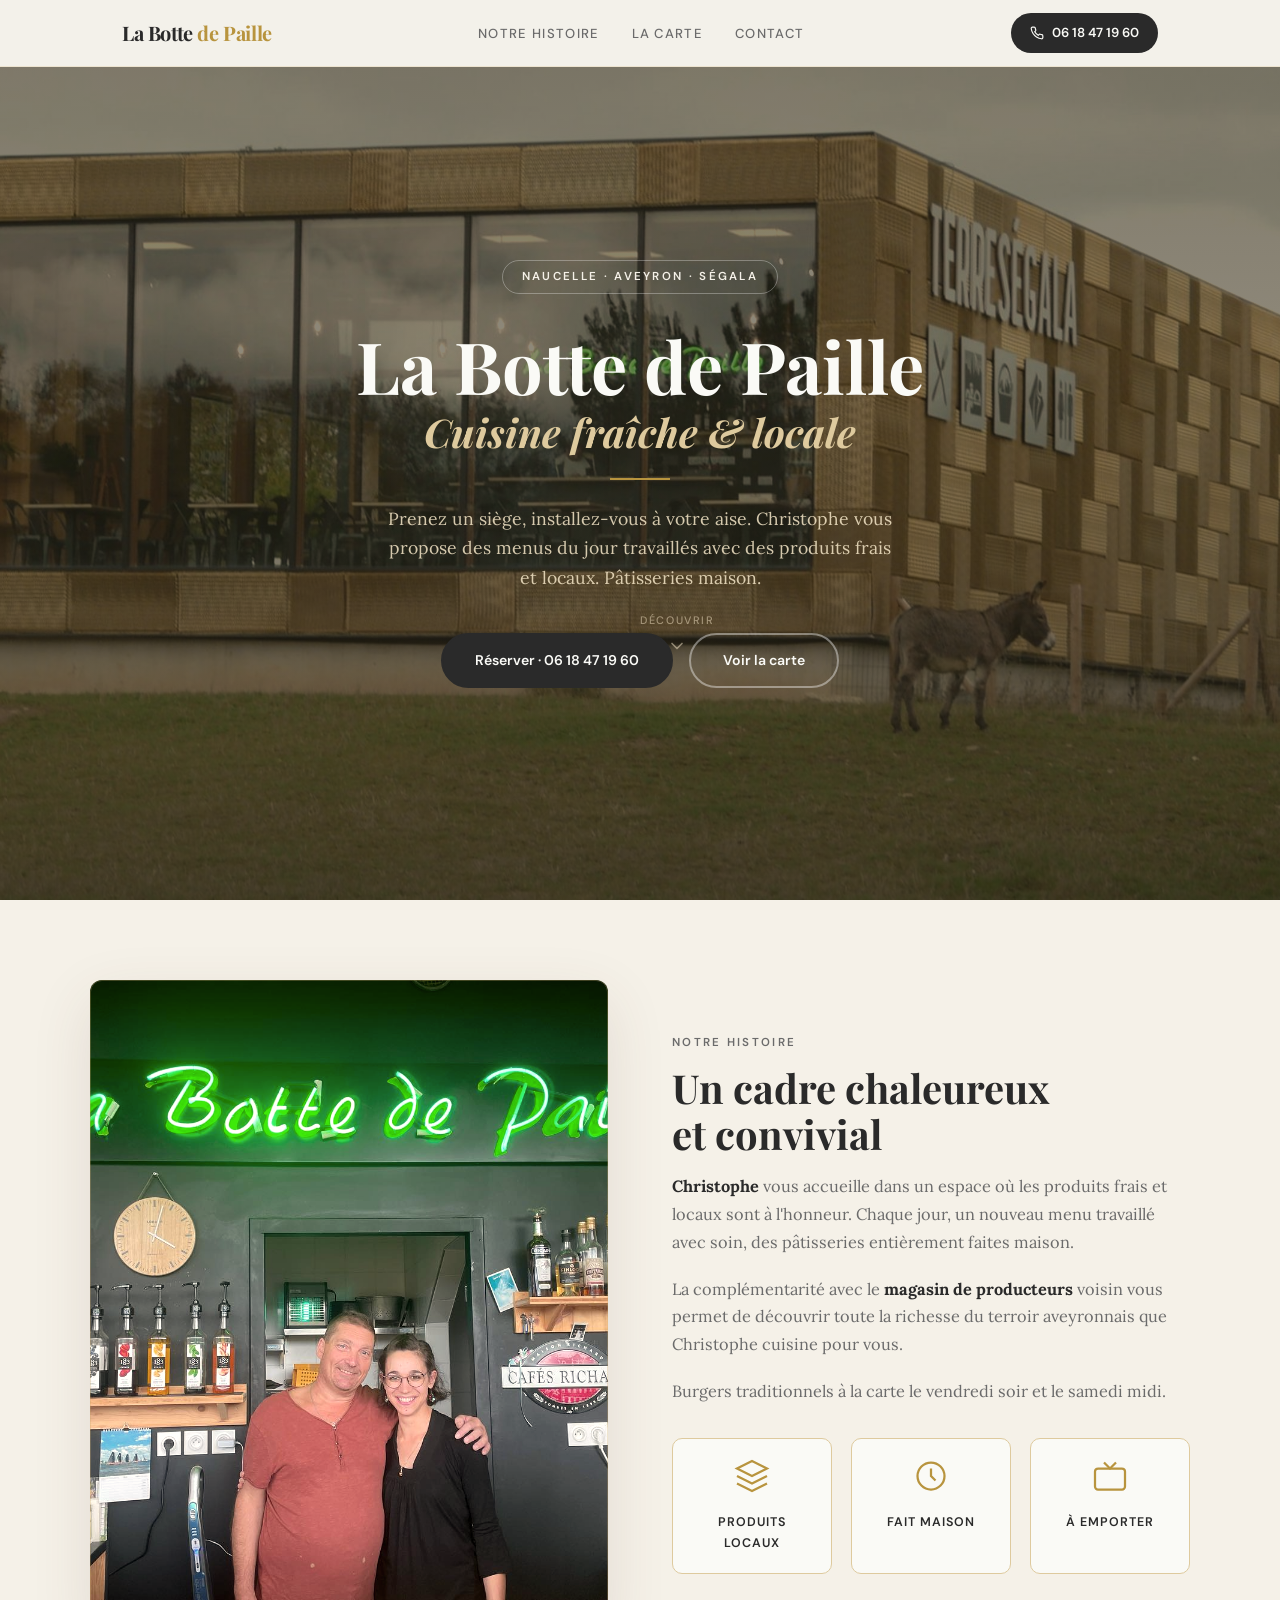
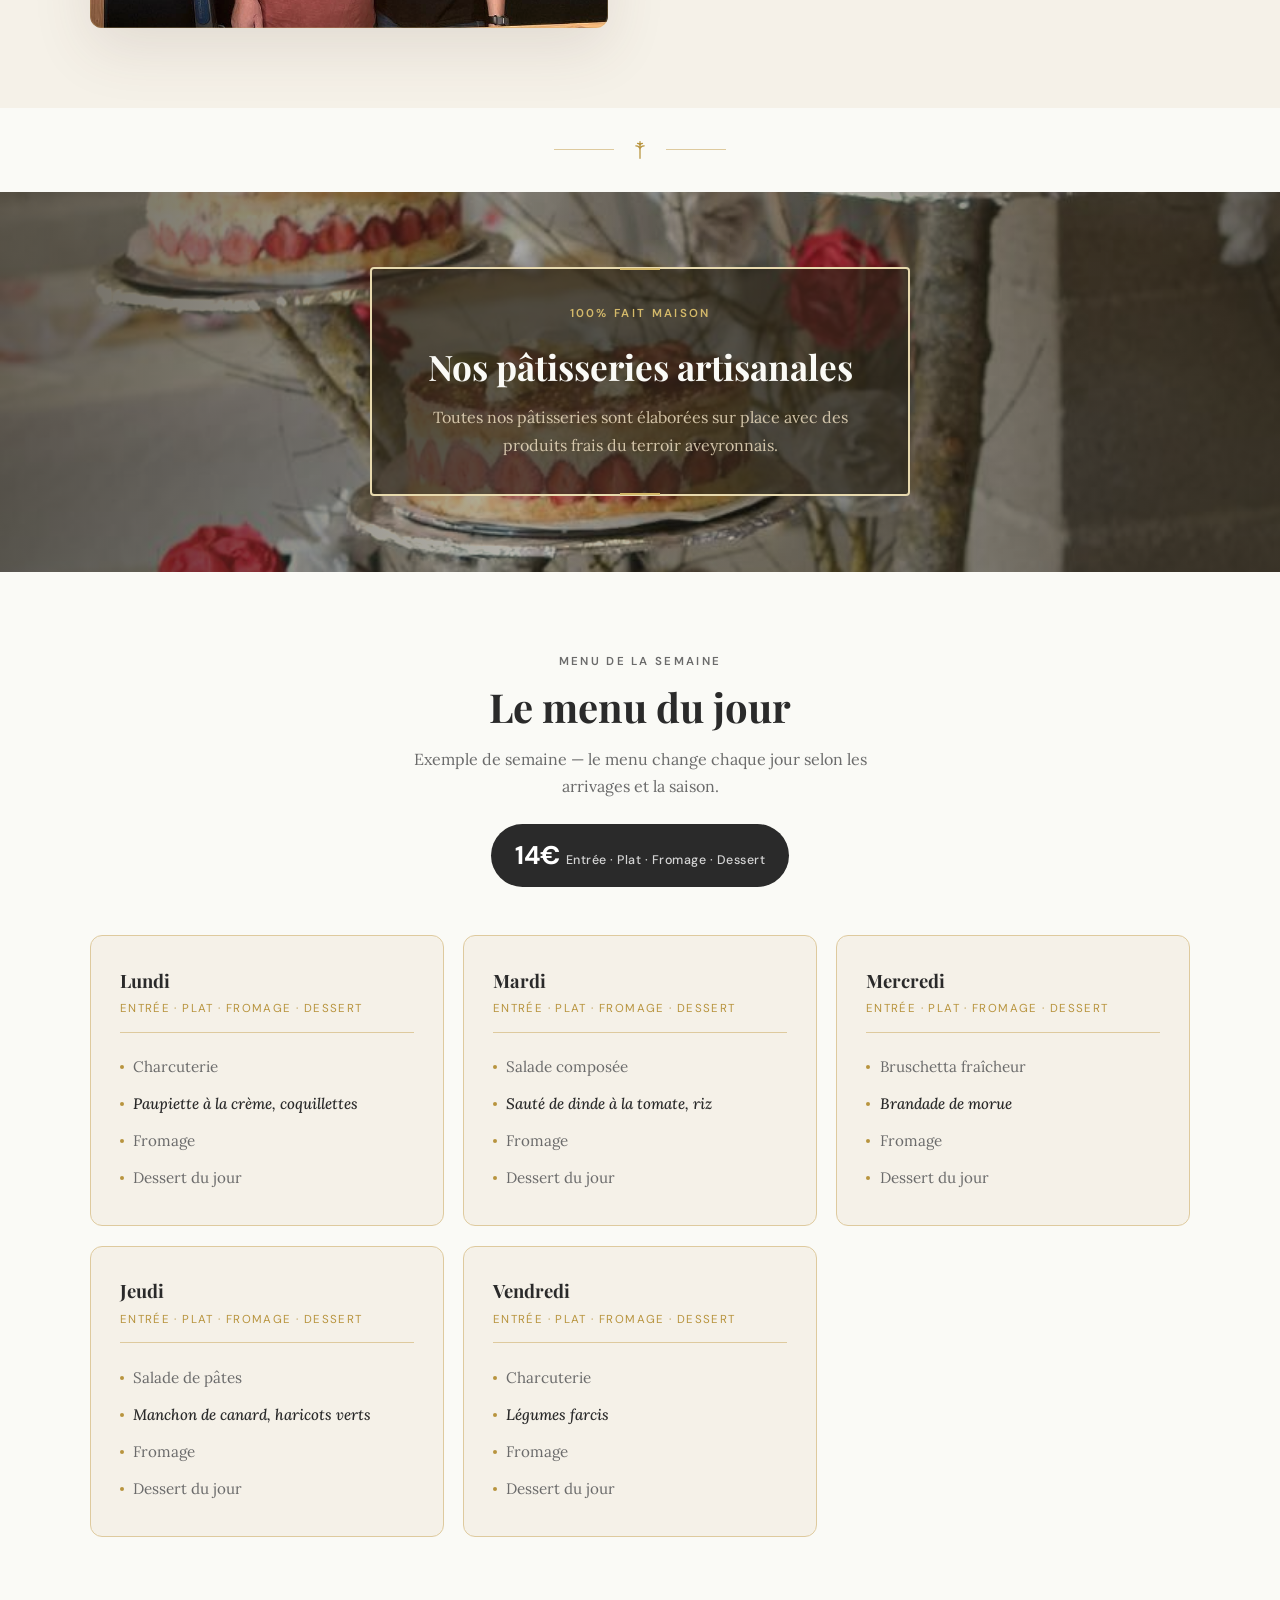
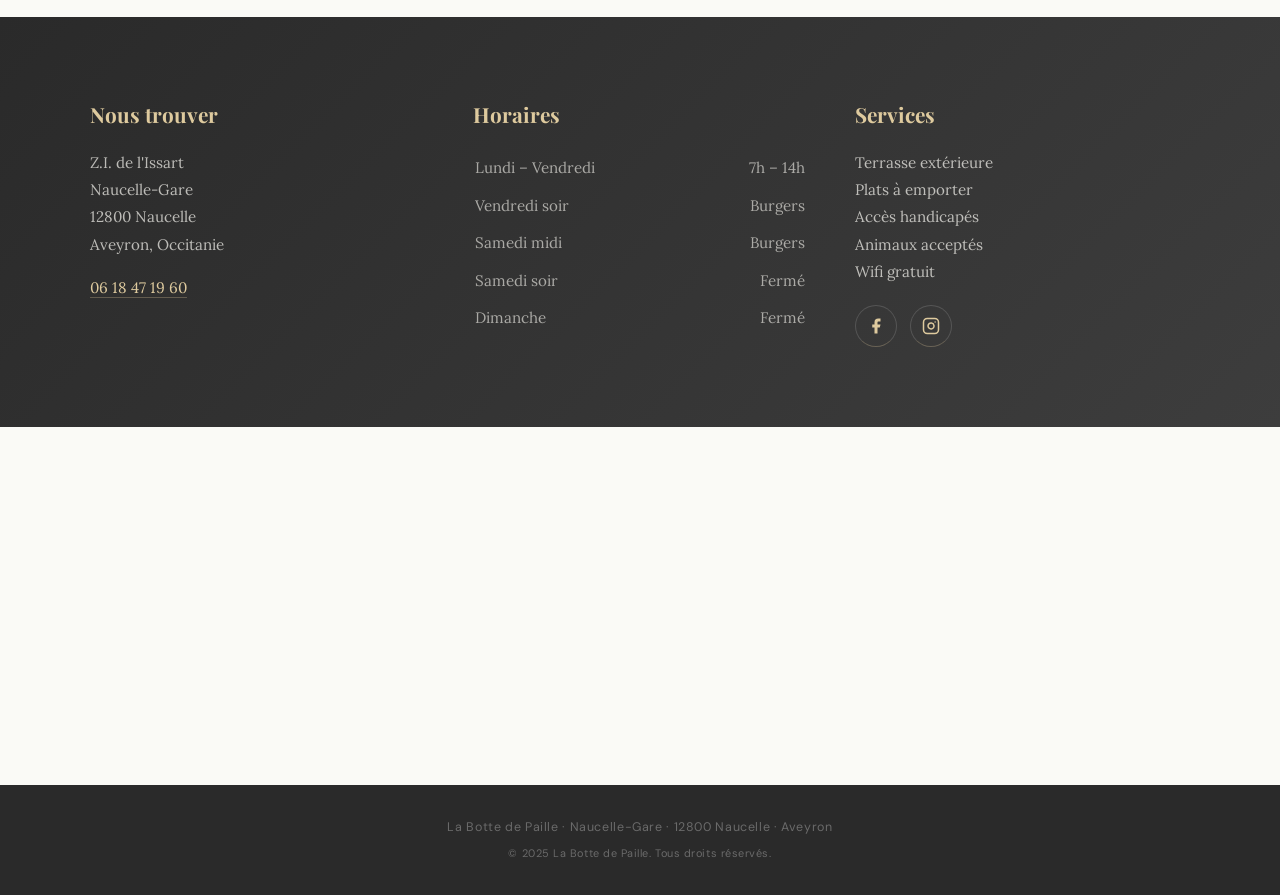
==== commit 94d21c96: "Patisserie: remove blur/desat, artisanal bordered text card Full-color image back, text card with th" ====
--- a/la-botte-de-paille.html
+++ b/la-botte-de-paille.html
@@ -274,8 +274,7 @@
   .patisserie-banner img {
     width: 100%; height: 100%; object-fit: cover;
     object-position: center 40%;
-    filter: saturate(0.6) contrast(0.95) sepia(0.3) hue-rotate(-8deg) brightness(1.05) blur(1.5px);
-    transform: scale(1.02);
+    filter: saturate(1.1) contrast(1.05) sepia(0.2) hue-rotate(-8deg);
   }
   .patisserie-banner::after {
     content: '';
@@ -295,12 +294,21 @@
     text-align: center; padding: 2rem;
   }
   .patisserie-banner .banner-text-inner {
-    background: rgba(42,42,42,0.45);
-    backdrop-filter: blur(8px);
-    border: 1px solid rgba(255,255,255,0.08);
-    border-radius: 16px;
-    padding: 2.5rem 3rem;
-  }
+    background: rgba(42,36,24,0.65);
+    border: 2px solid var(--gold-pale);
+    border-radius: 4px;
+    padding: 2.2rem 3rem;
+    position: relative;
+  }
+  .patisserie-banner .banner-text-inner::before,
+  .patisserie-banner .banner-text-inner::after {
+    content: '';
+    position: absolute; left: 50%; transform: translateX(-50%);
+    width: 40px; height: 2px;
+    background: var(--gold-light);
+  }
+  .patisserie-banner .banner-text-inner::before { top: -1px; }
+  .patisserie-banner .banner-text-inner::after { bottom: -1px; }
   .patisserie-banner .banner-text .section-label { color: var(--gold-light); }
   .patisserie-banner .banner-text h2 {
     font-family: 'Playfair Display', serif;
